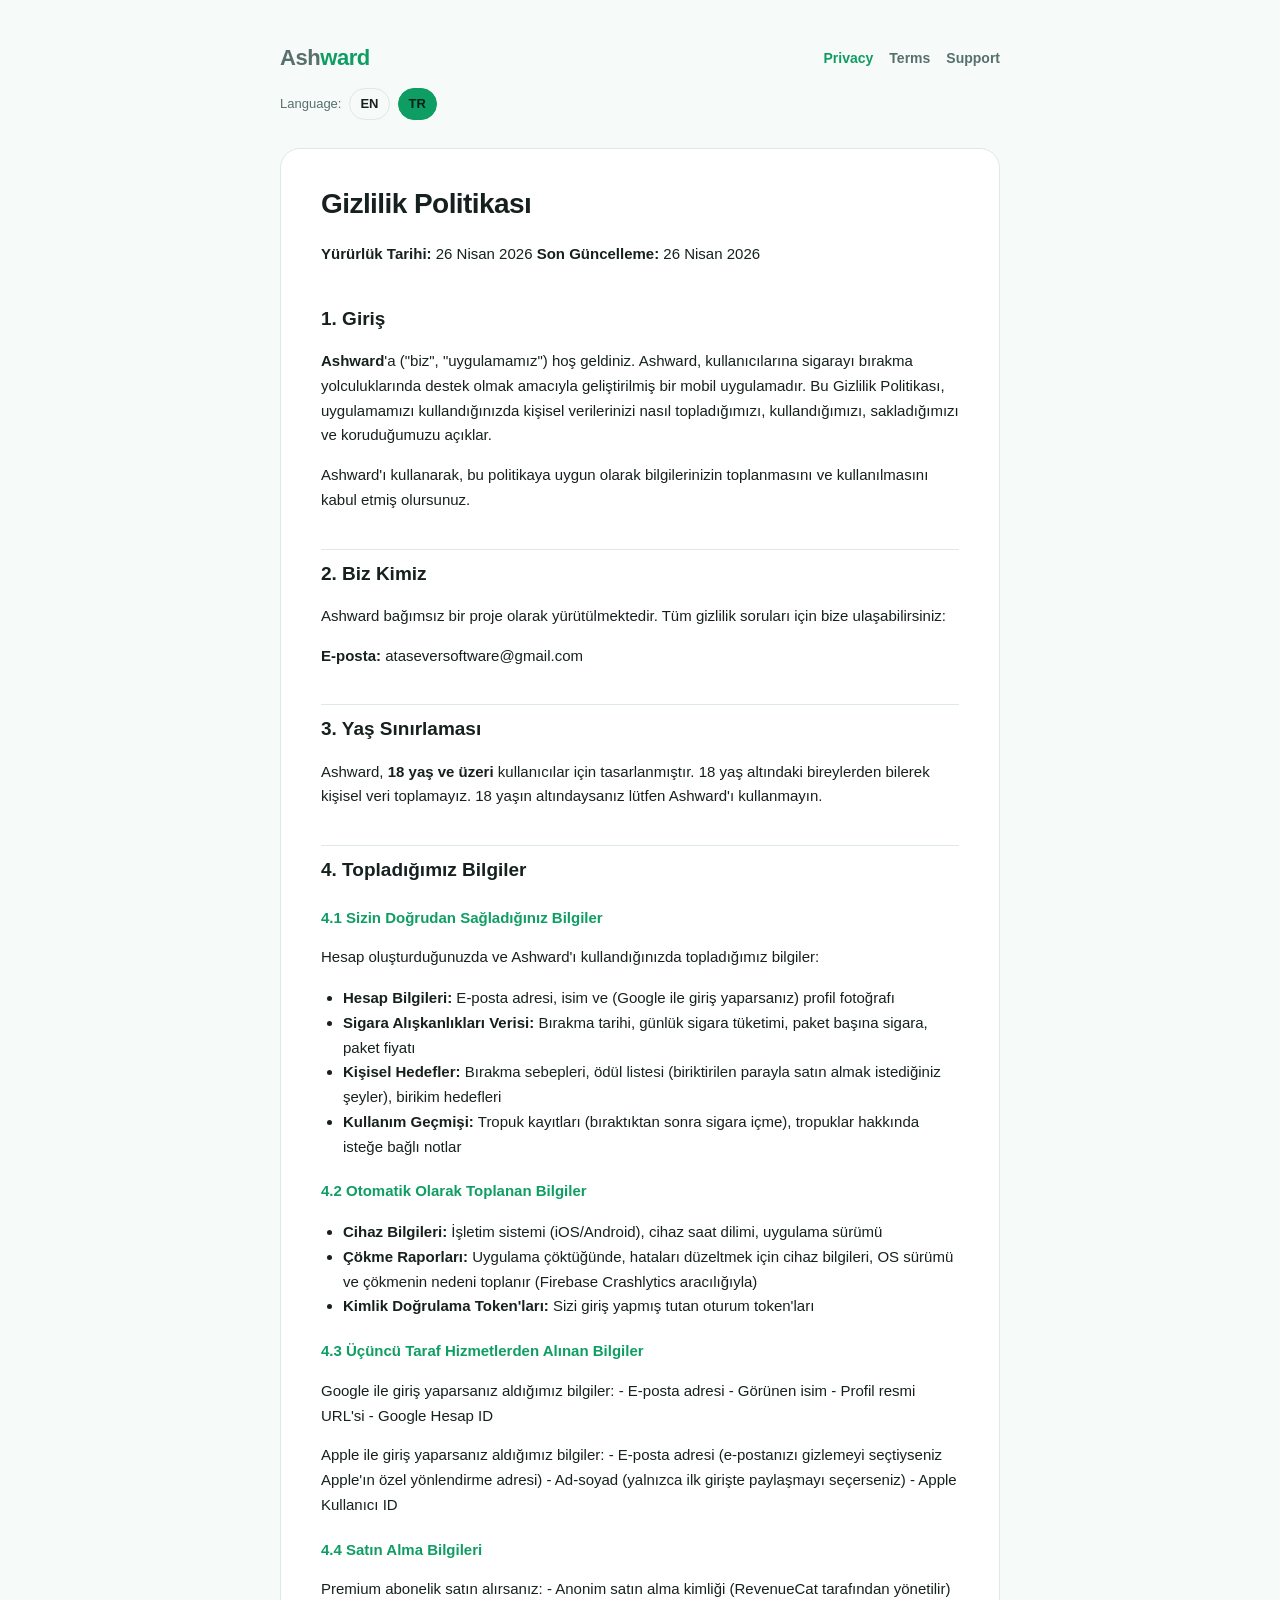
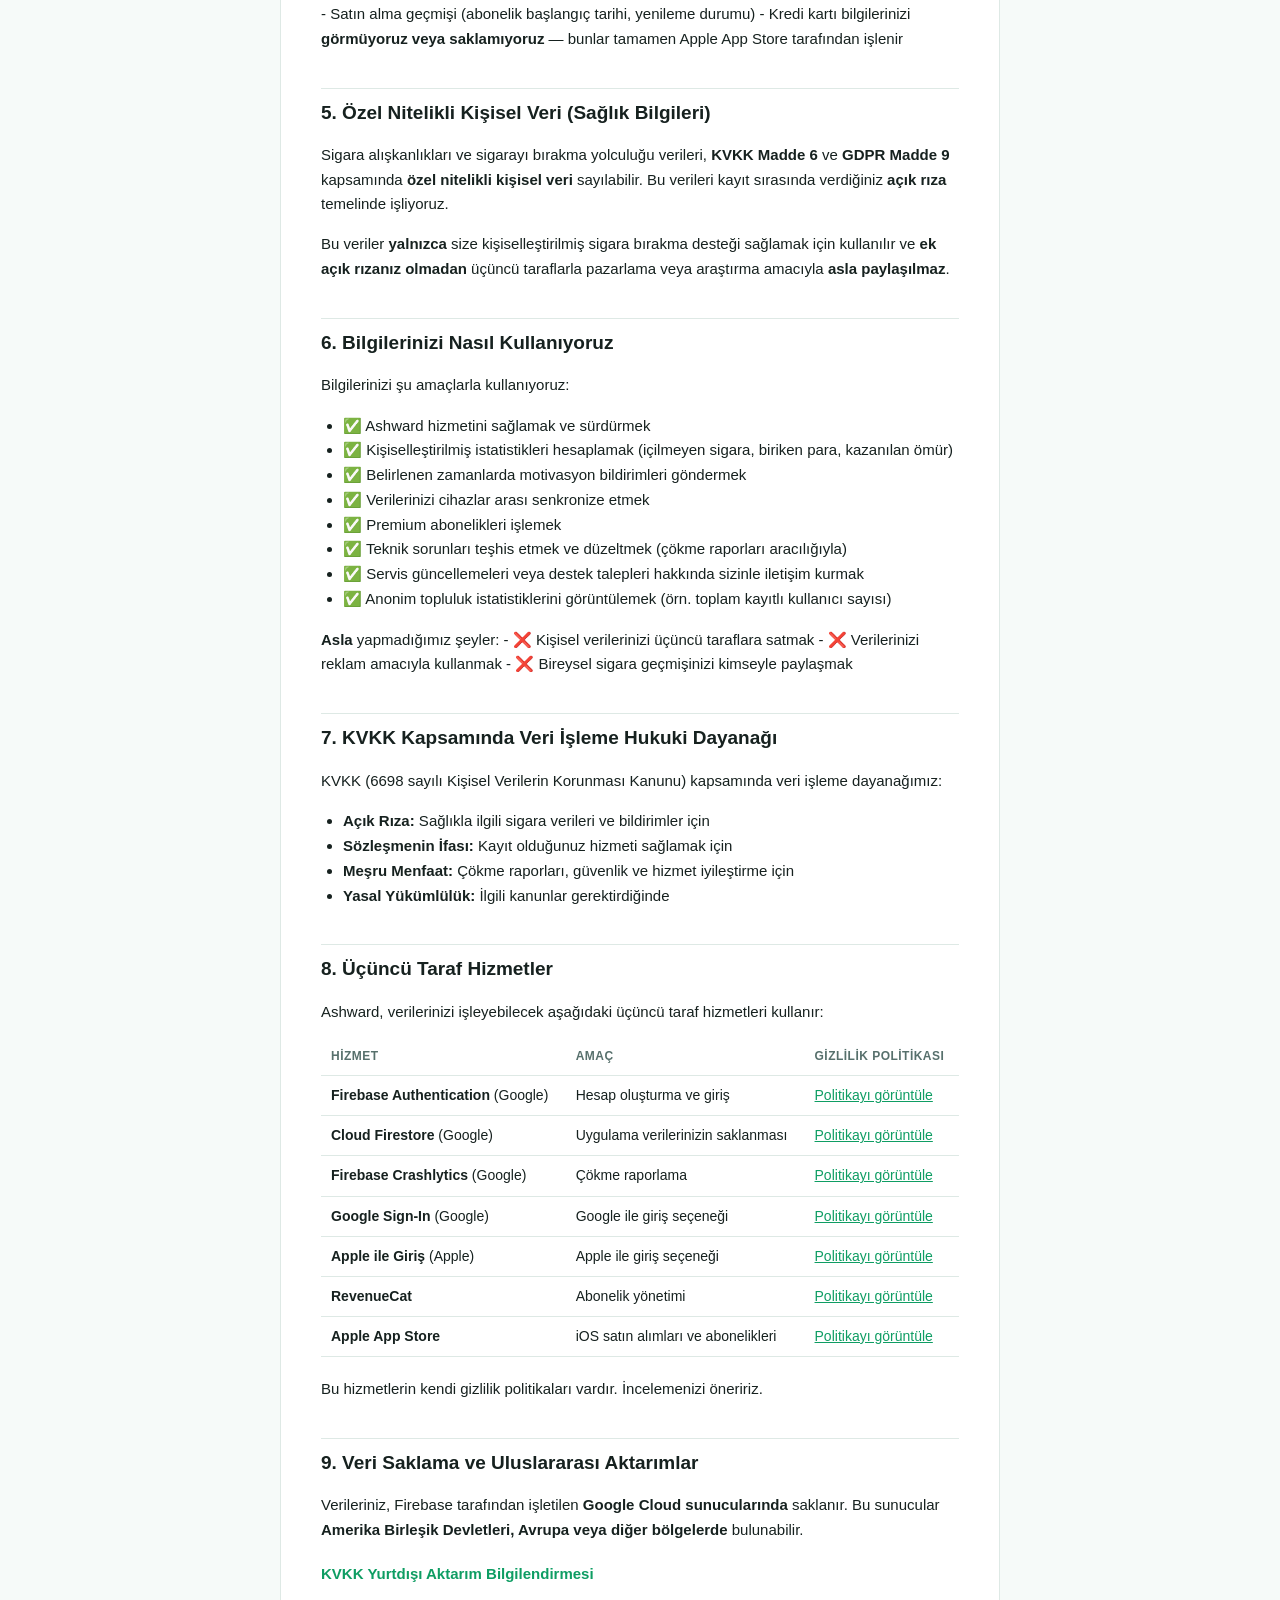
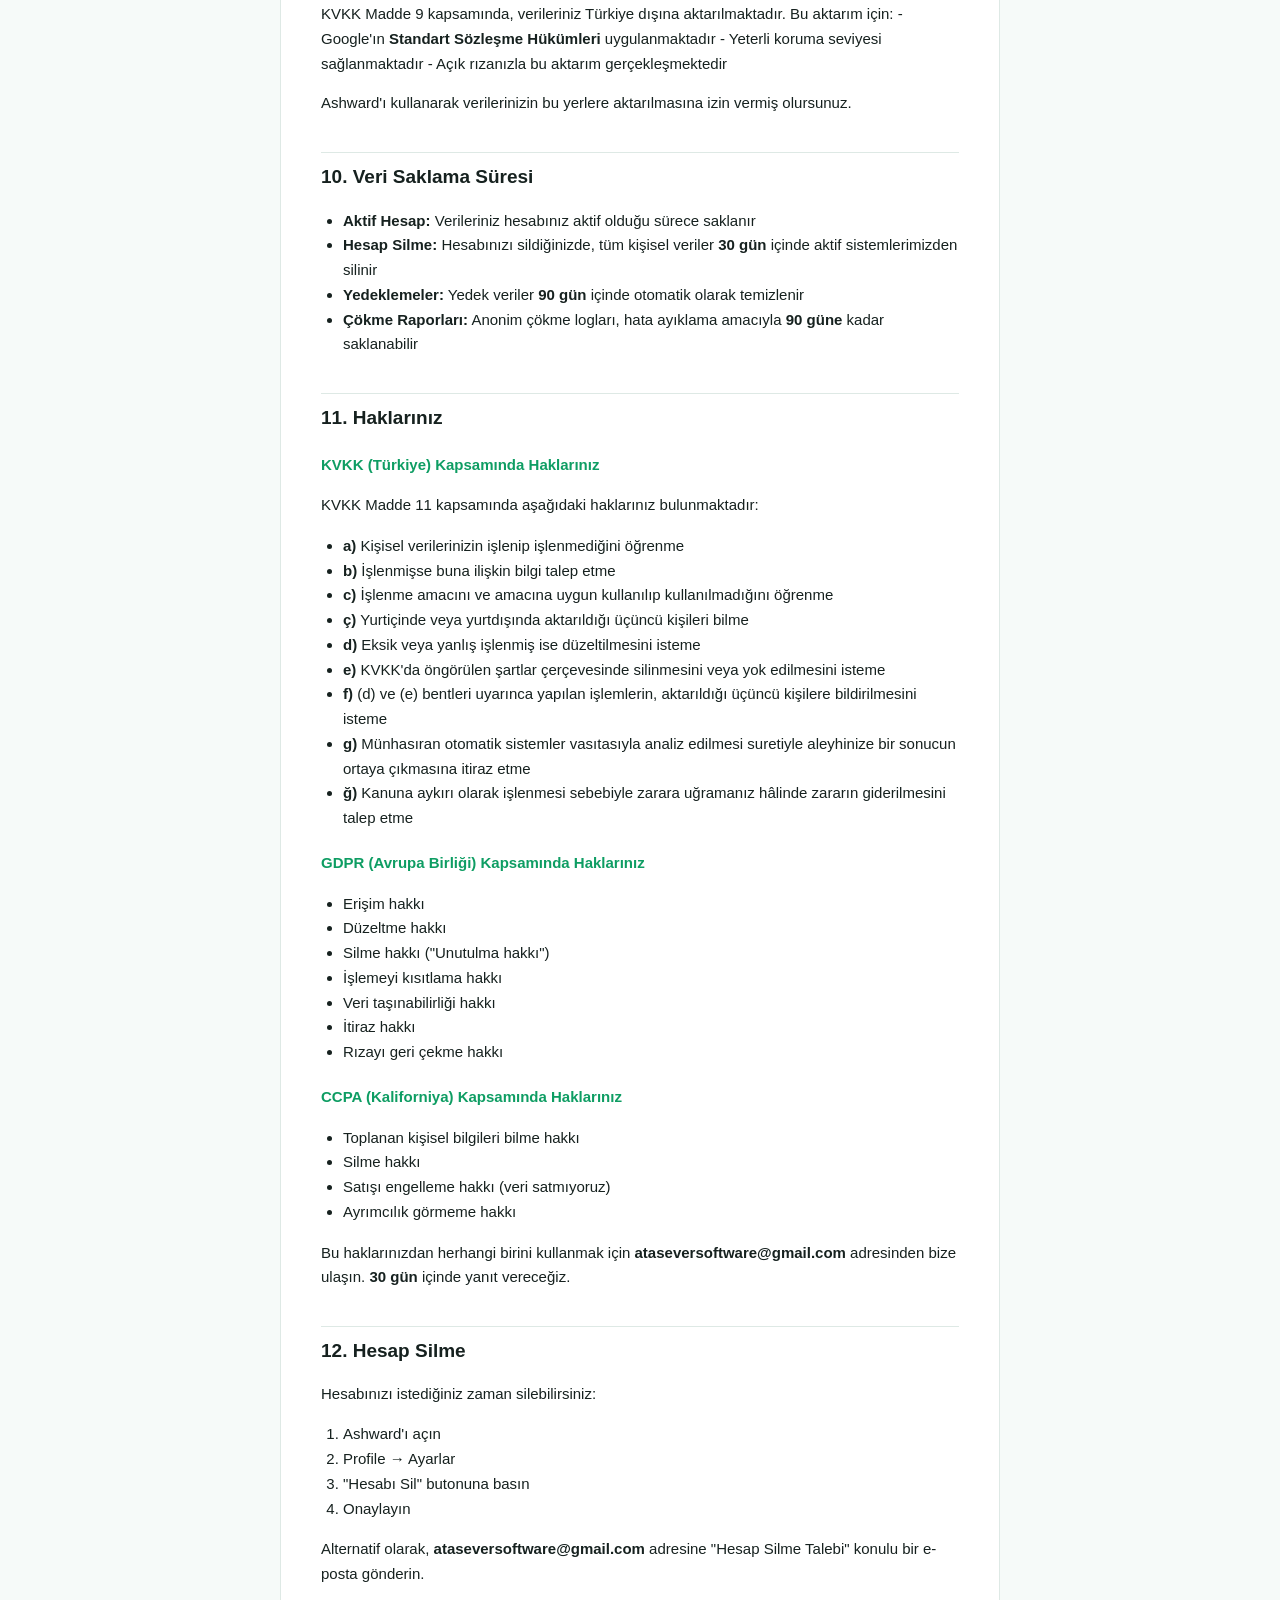
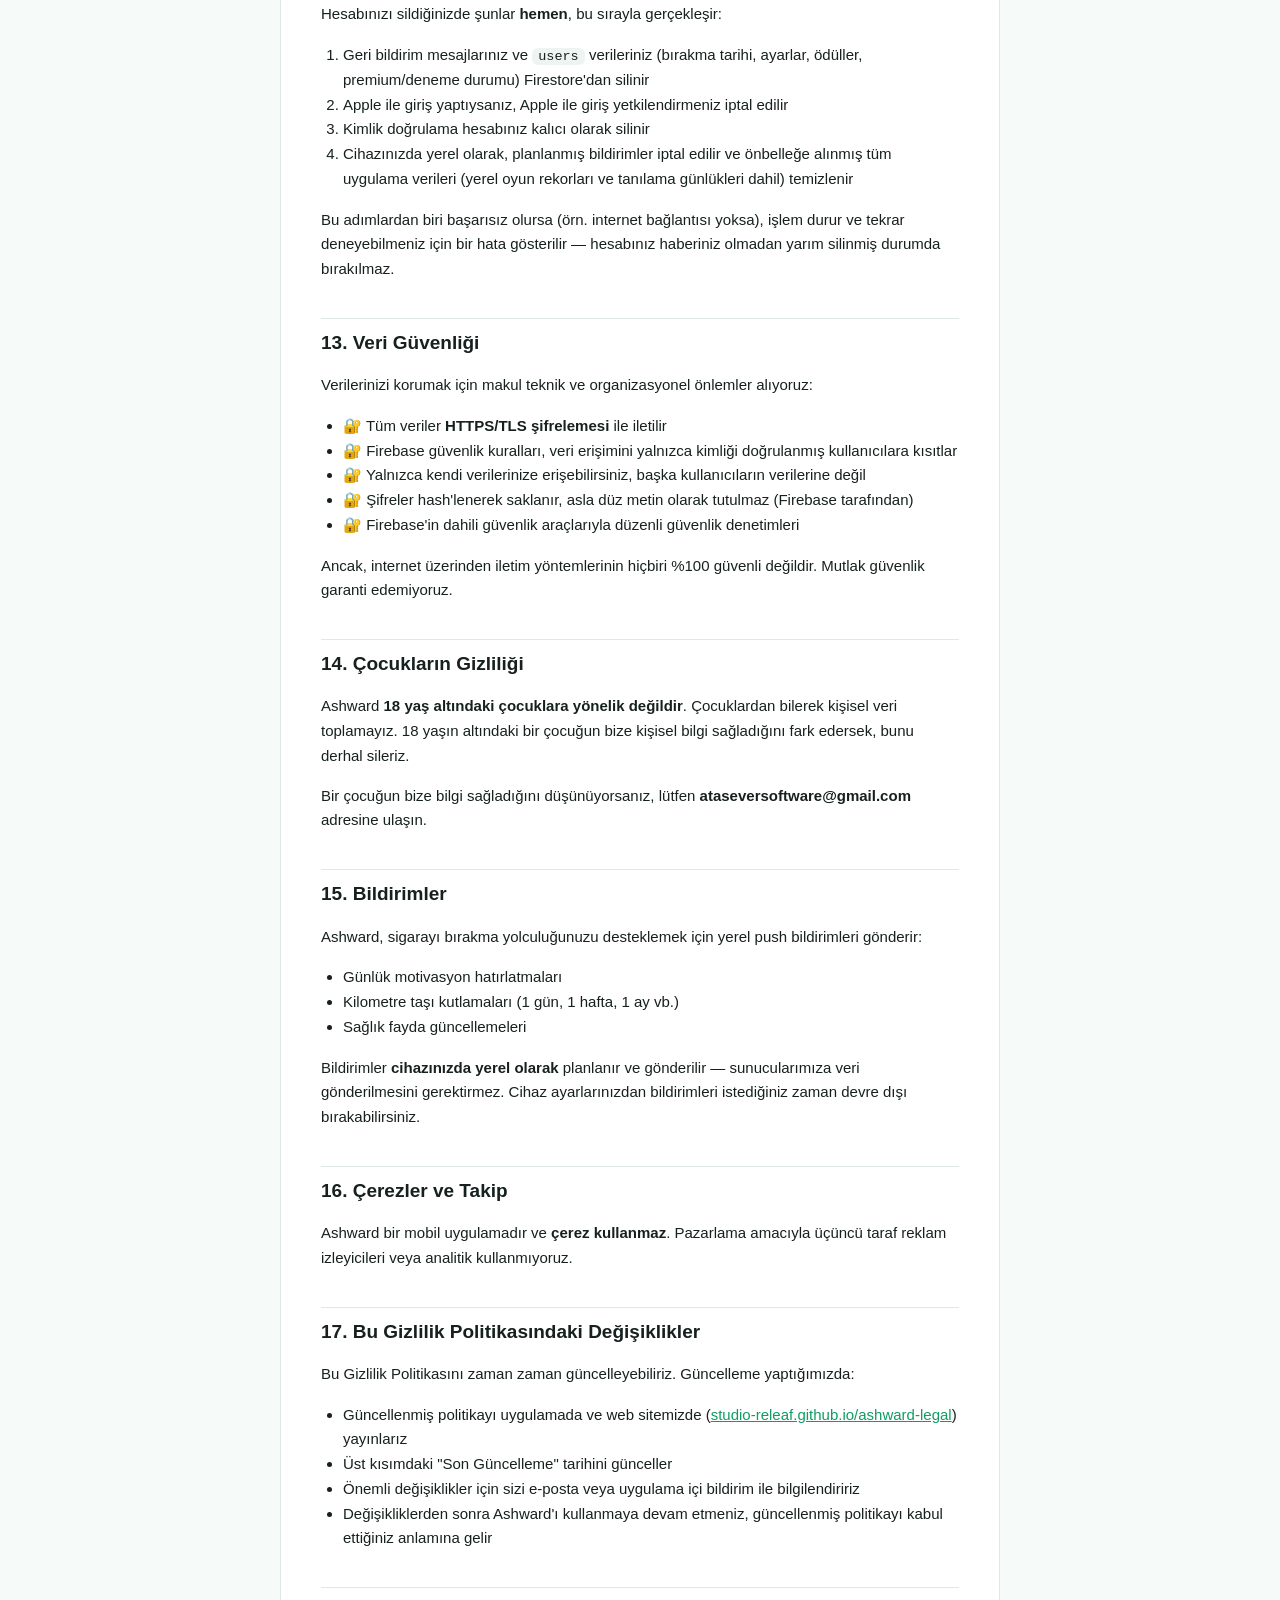
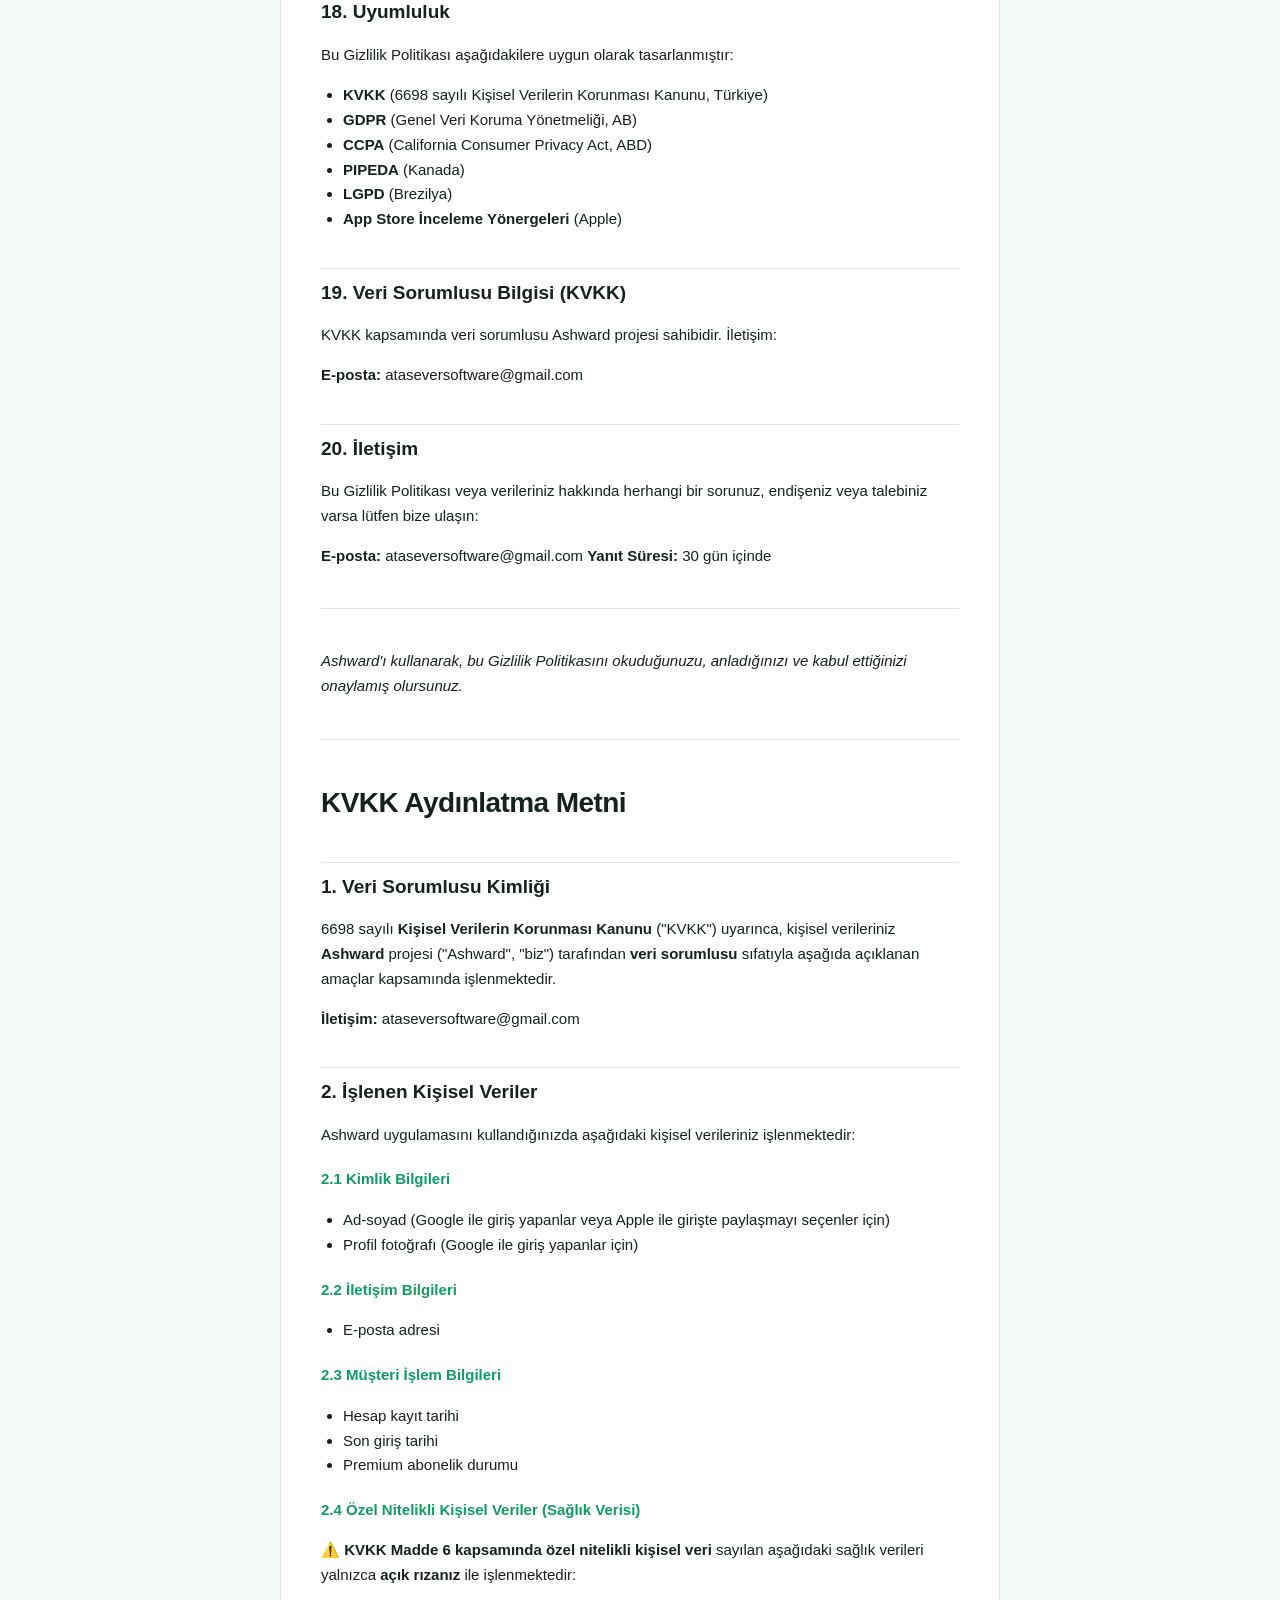
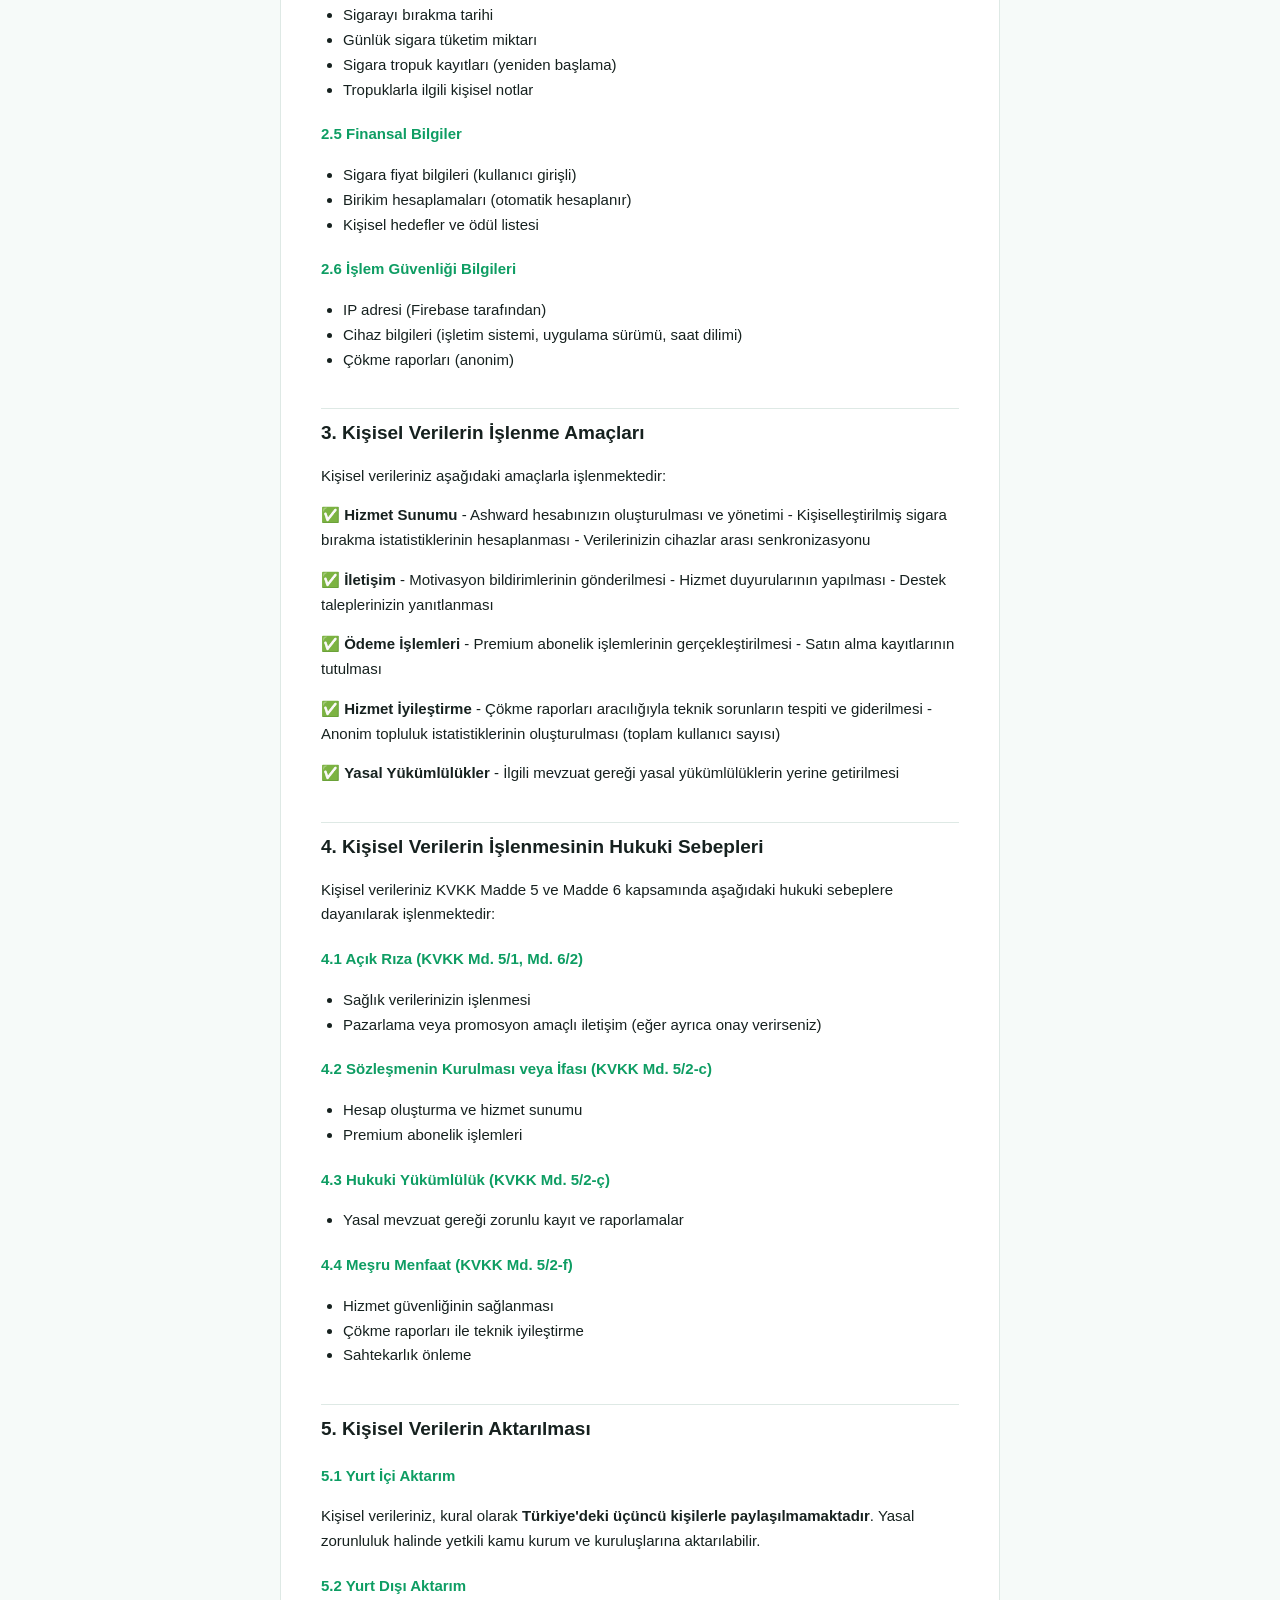
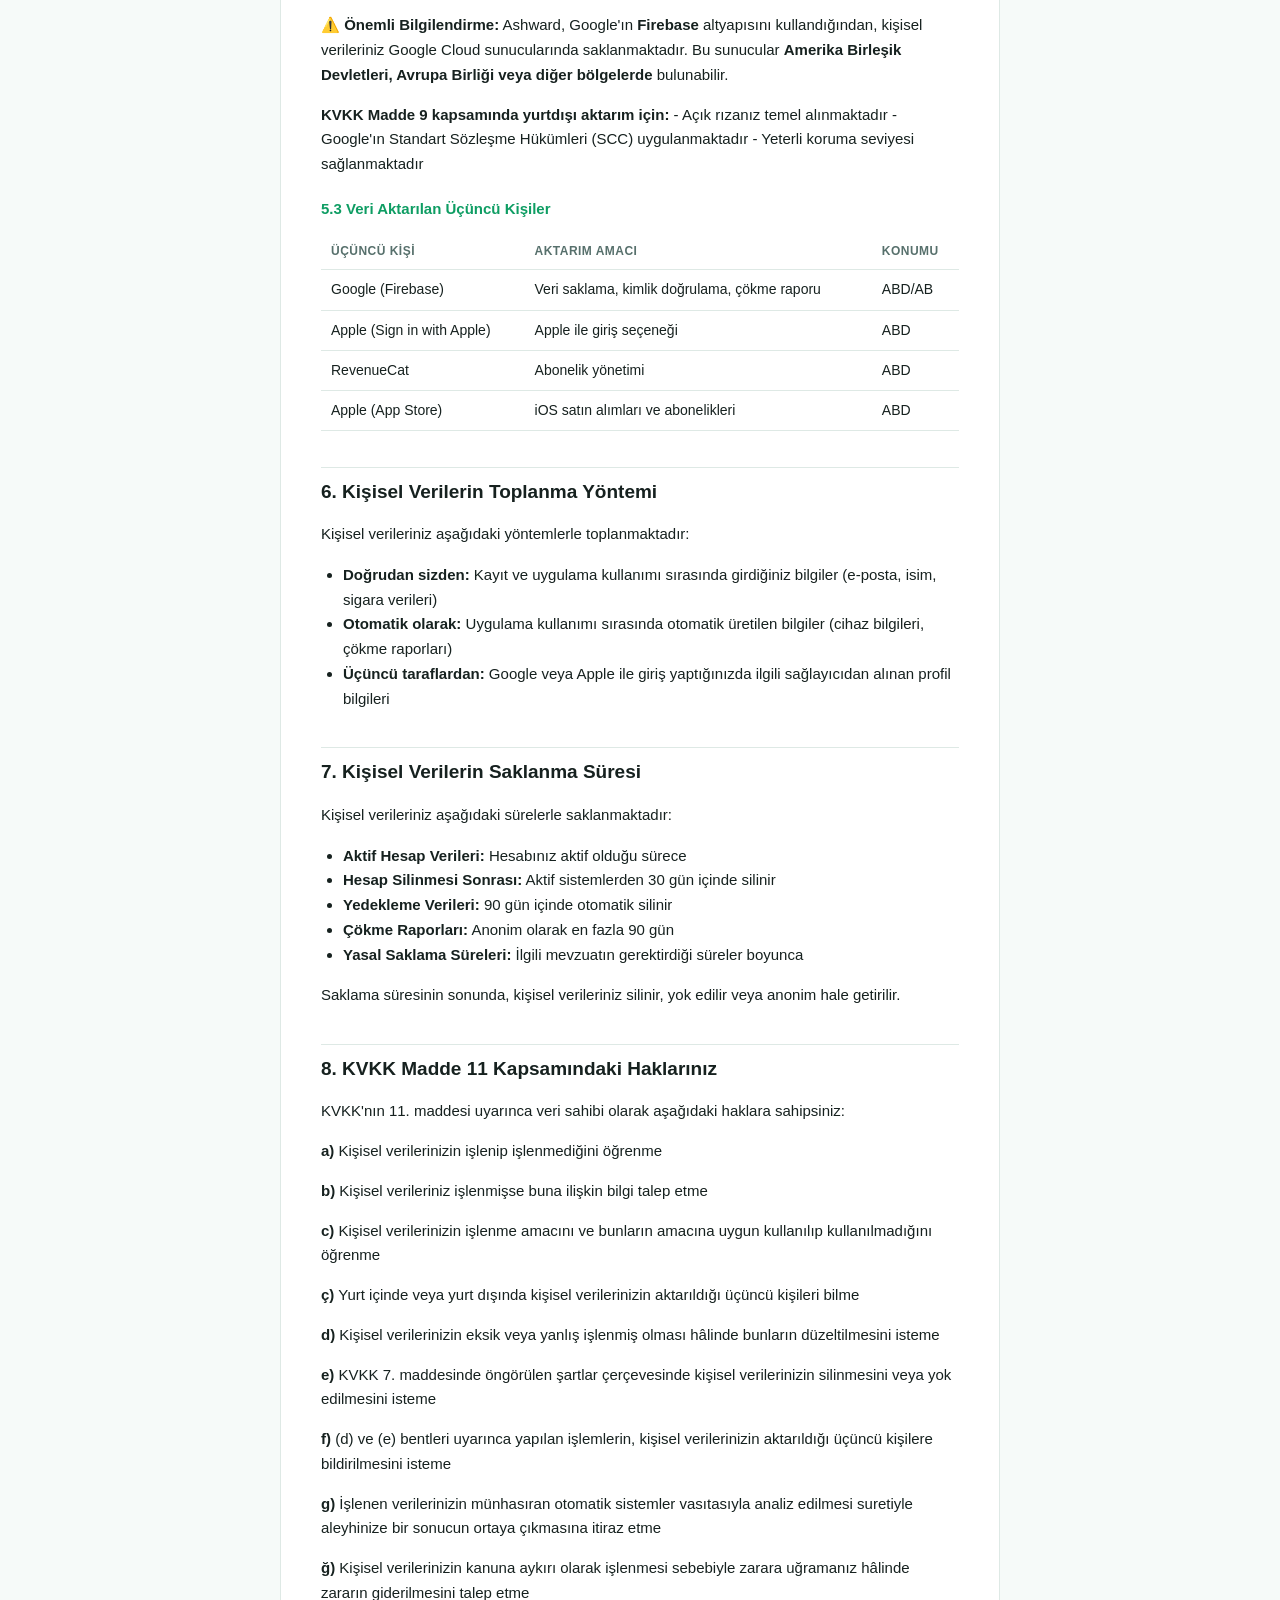
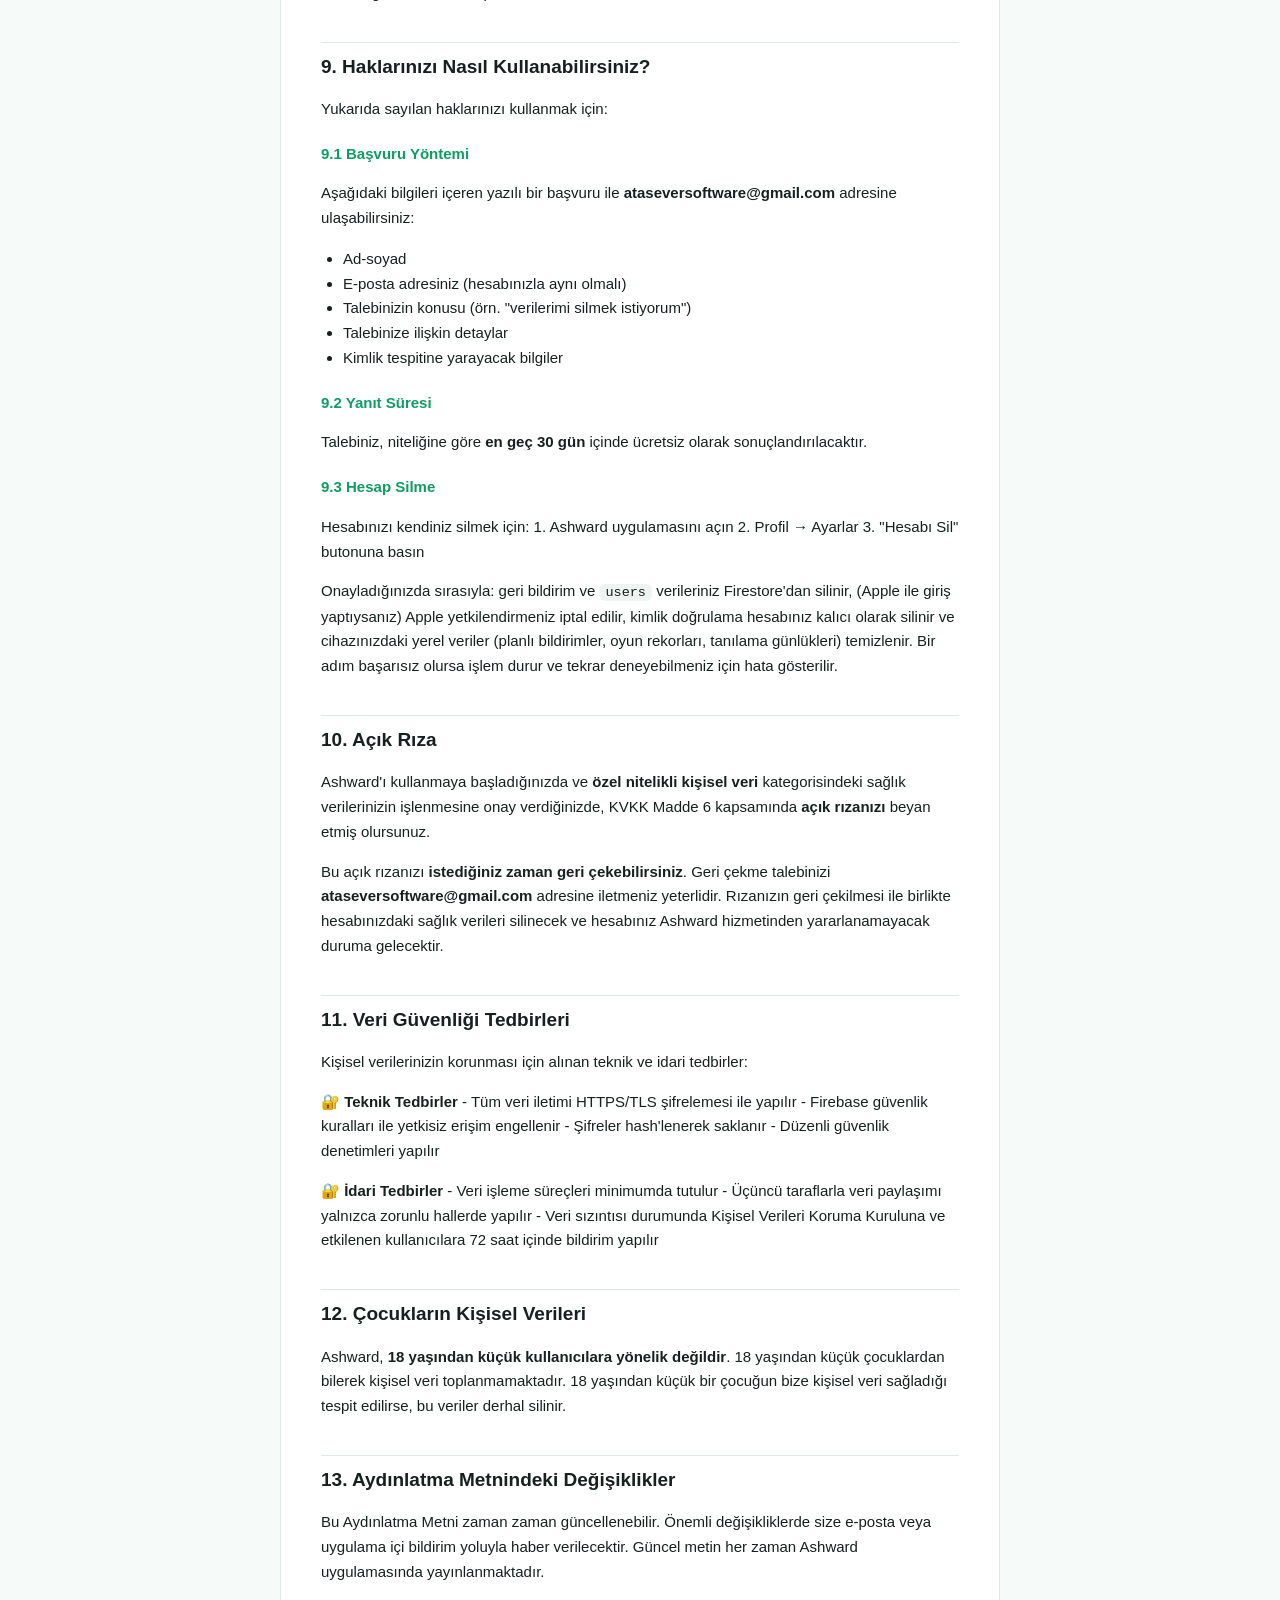
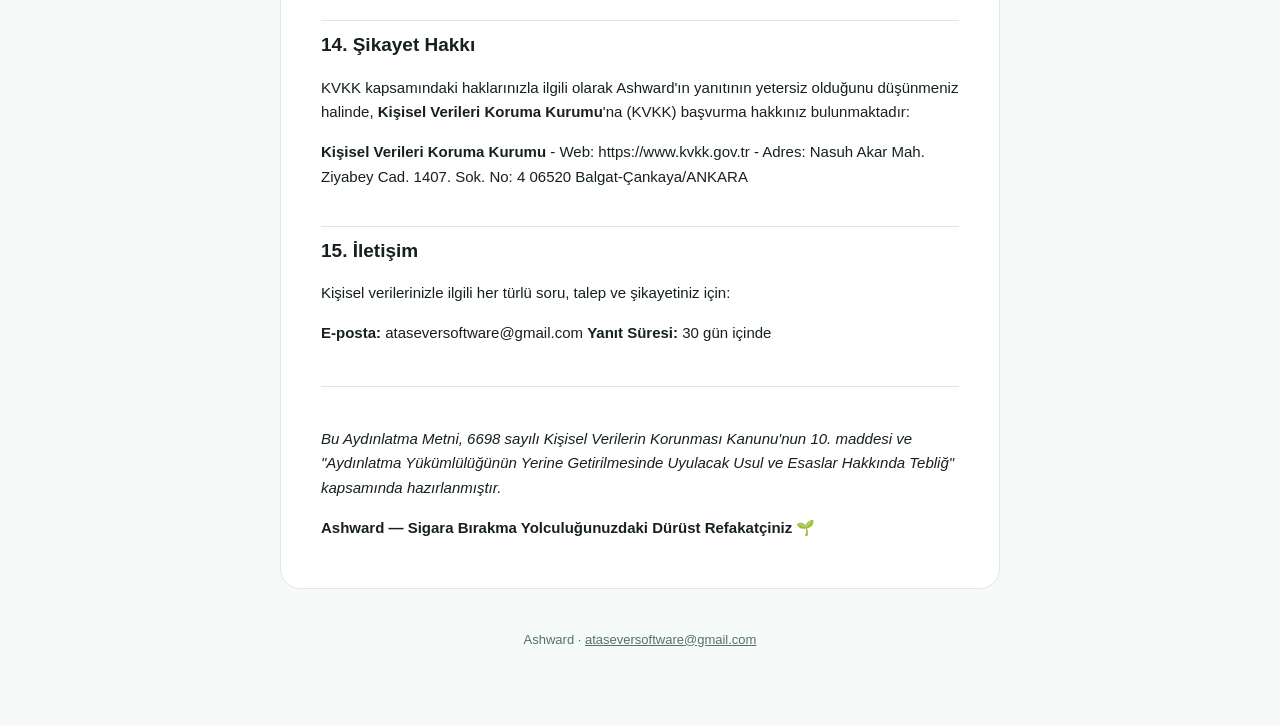
==== privacy-tr.html @ eaab8228 "Ashward yasal sayfalar Co-Authored-By: Claude Sonnet 5 <noreply@anthropic.com>" ====
<!DOCTYPE html>
<html lang="tr">
<head>
<meta charset="UTF-8">
<meta name="viewport" content="width=device-width, initial-scale=1">
<title>Ashward — Gizlilik Politikası</title>
<meta name="description" content="Ashward Gizlilik Politikası (Türkçe).">
<link rel="canonical" href="https://studio-releaf.github.io/ashward-legal/privacy-tr.html">
<link rel="stylesheet" href="style.css">
</head>
<body>
<div class="wrap">
  <header class="site">
    <a class="wordmark" href="index.html"><span class="ash">Ash</span><span class="ward">ward</span></a>
    <nav class="site">
      <a href="privacy.html" class="active">Privacy</a>
      <a href="terms.html">Terms</a>
      <a href="support.html">Support</a>
    </nav>
  </header>
  <p class="lang-switch">Language: <a href="privacy.html">EN</a> <a href="privacy-tr.html" class="active">TR</a></p>

  <main>
<h1>Gizlilik Politikası</h1>
<p><strong>Yürürlük Tarihi:</strong> 26 Nisan 2026
<strong>Son Güncelleme:</strong> 26 Nisan 2026</p>
<h2>1. Giriş</h2>
<p><strong>Ashward</strong>'a ("biz", "uygulamamız") hoş geldiniz. Ashward, kullanıcılarına sigarayı bırakma yolculuklarında destek olmak amacıyla geliştirilmiş bir mobil uygulamadır. Bu Gizlilik Politikası, uygulamamızı kullandığınızda kişisel verilerinizi nasıl topladığımızı, kullandığımızı, sakladığımızı ve koruduğumuzu açıklar.</p>
<p>Ashward'ı kullanarak, bu politikaya uygun olarak bilgilerinizin toplanmasını ve kullanılmasını kabul etmiş olursunuz.</p>
<h2>2. Biz Kimiz</h2>
<p>Ashward bağımsız bir proje olarak yürütülmektedir. Tüm gizlilik soruları için bize ulaşabilirsiniz:</p>
<p><strong>E-posta:</strong> ataseversoftware@gmail.com</p>
<h2>3. Yaş Sınırlaması</h2>
<p>Ashward, <strong>18 yaş ve üzeri</strong> kullanıcılar için tasarlanmıştır. 18 yaş altındaki bireylerden bilerek kişisel veri toplamayız. 18 yaşın altındaysanız lütfen Ashward'ı kullanmayın.</p>
<h2>4. Topladığımız Bilgiler</h2>
<h3>4.1 Sizin Doğrudan Sağladığınız Bilgiler</h3>
<p>Hesap oluşturduğunuzda ve Ashward'ı kullandığınızda topladığımız bilgiler:</p>
<ul>
<li><strong>Hesap Bilgileri:</strong> E-posta adresi, isim ve (Google ile giriş yaparsanız) profil fotoğrafı</li>
<li><strong>Sigara Alışkanlıkları Verisi:</strong> Bırakma tarihi, günlük sigara tüketimi, paket başına sigara, paket fiyatı</li>
<li><strong>Kişisel Hedefler:</strong> Bırakma sebepleri, ödül listesi (biriktirilen parayla satın almak istediğiniz şeyler), birikim hedefleri</li>
<li><strong>Kullanım Geçmişi:</strong> Tropuk kayıtları (bıraktıktan sonra sigara içme), tropuklar hakkında isteğe bağlı notlar</li>
</ul>
<h3>4.2 Otomatik Olarak Toplanan Bilgiler</h3>
<ul>
<li><strong>Cihaz Bilgileri:</strong> İşletim sistemi (iOS/Android), cihaz saat dilimi, uygulama sürümü</li>
<li><strong>Çökme Raporları:</strong> Uygulama çöktüğünde, hataları düzeltmek için cihaz bilgileri, OS sürümü ve çökmenin nedeni toplanır (Firebase Crashlytics aracılığıyla)</li>
<li><strong>Kimlik Doğrulama Token'ları:</strong> Sizi giriş yapmış tutan oturum token'ları</li>
</ul>
<h3>4.3 Üçüncü Taraf Hizmetlerden Alınan Bilgiler</h3>
<p>Google ile giriş yaparsanız aldığımız bilgiler:
- E-posta adresi
- Görünen isim
- Profil resmi URL'si
- Google Hesap ID</p>
<p>Apple ile giriş yaparsanız aldığımız bilgiler:
- E-posta adresi (e-postanızı gizlemeyi seçtiyseniz Apple'ın özel yönlendirme adresi)
- Ad-soyad (yalnızca ilk girişte paylaşmayı seçerseniz)
- Apple Kullanıcı ID</p>
<h3>4.4 Satın Alma Bilgileri</h3>
<p>Premium abonelik satın alırsanız:
- Anonim satın alma kimliği (RevenueCat tarafından yönetilir)
- Satın alma geçmişi (abonelik başlangıç tarihi, yenileme durumu)
- Kredi kartı bilgilerinizi <strong>görmüyoruz veya saklamıyoruz</strong> — bunlar tamamen Apple App Store tarafından işlenir</p>
<h2>5. Özel Nitelikli Kişisel Veri (Sağlık Bilgileri)</h2>
<p>Sigara alışkanlıkları ve sigarayı bırakma yolculuğu verileri, <strong>KVKK Madde 6</strong> ve <strong>GDPR Madde 9</strong> kapsamında <strong>özel nitelikli kişisel veri</strong> sayılabilir. Bu verileri kayıt sırasında verdiğiniz <strong>açık rıza</strong> temelinde işliyoruz.</p>
<p>Bu veriler <strong>yalnızca</strong> size kişiselleştirilmiş sigara bırakma desteği sağlamak için kullanılır ve <strong>ek açık rızanız olmadan</strong> üçüncü taraflarla pazarlama veya araştırma amacıyla <strong>asla paylaşılmaz</strong>.</p>
<h2>6. Bilgilerinizi Nasıl Kullanıyoruz</h2>
<p>Bilgilerinizi şu amaçlarla kullanıyoruz:</p>
<ul>
<li>✅ Ashward hizmetini sağlamak ve sürdürmek</li>
<li>✅ Kişiselleştirilmiş istatistikleri hesaplamak (içilmeyen sigara, biriken para, kazanılan ömür)</li>
<li>✅ Belirlenen zamanlarda motivasyon bildirimleri göndermek</li>
<li>✅ Verilerinizi cihazlar arası senkronize etmek</li>
<li>✅ Premium abonelikleri işlemek</li>
<li>✅ Teknik sorunları teşhis etmek ve düzeltmek (çökme raporları aracılığıyla)</li>
<li>✅ Servis güncellemeleri veya destek talepleri hakkında sizinle iletişim kurmak</li>
<li>✅ Anonim topluluk istatistiklerini görüntülemek (örn. toplam kayıtlı kullanıcı sayısı)</li>
</ul>
<p><strong>Asla</strong> yapmadığımız şeyler:
- ❌ Kişisel verilerinizi üçüncü taraflara satmak
- ❌ Verilerinizi reklam amacıyla kullanmak
- ❌ Bireysel sigara geçmişinizi kimseyle paylaşmak</p>
<h2>7. KVKK Kapsamında Veri İşleme Hukuki Dayanağı</h2>
<p>KVKK (6698 sayılı Kişisel Verilerin Korunması Kanunu) kapsamında veri işleme dayanağımız:</p>
<ul>
<li><strong>Açık Rıza:</strong> Sağlıkla ilgili sigara verileri ve bildirimler için</li>
<li><strong>Sözleşmenin İfası:</strong> Kayıt olduğunuz hizmeti sağlamak için</li>
<li><strong>Meşru Menfaat:</strong> Çökme raporları, güvenlik ve hizmet iyileştirme için</li>
<li><strong>Yasal Yükümlülük:</strong> İlgili kanunlar gerektirdiğinde</li>
</ul>
<h2>8. Üçüncü Taraf Hizmetler</h2>
<p>Ashward, verilerinizi işleyebilecek aşağıdaki üçüncü taraf hizmetleri kullanır:</p>
<table>
<thead>
<tr>
<th>Hizmet</th>
<th>Amaç</th>
<th>Gizlilik Politikası</th>
</tr>
</thead>
<tbody>
<tr>
<td><strong>Firebase Authentication</strong> (Google)</td>
<td>Hesap oluşturma ve giriş</td>
<td><a href="https://firebase.google.com/support/privacy">Politikayı görüntüle</a></td>
</tr>
<tr>
<td><strong>Cloud Firestore</strong> (Google)</td>
<td>Uygulama verilerinizin saklanması</td>
<td><a href="https://firebase.google.com/support/privacy">Politikayı görüntüle</a></td>
</tr>
<tr>
<td><strong>Firebase Crashlytics</strong> (Google)</td>
<td>Çökme raporlama</td>
<td><a href="https://firebase.google.com/support/privacy">Politikayı görüntüle</a></td>
</tr>
<tr>
<td><strong>Google Sign-In</strong> (Google)</td>
<td>Google ile giriş seçeneği</td>
<td><a href="https://policies.google.com/privacy">Politikayı görüntüle</a></td>
</tr>
<tr>
<td><strong>Apple ile Giriş</strong> (Apple)</td>
<td>Apple ile giriş seçeneği</td>
<td><a href="https://www.apple.com/legal/privacy/">Politikayı görüntüle</a></td>
</tr>
<tr>
<td><strong>RevenueCat</strong></td>
<td>Abonelik yönetimi</td>
<td><a href="https://www.revenuecat.com/privacy">Politikayı görüntüle</a></td>
</tr>
<tr>
<td><strong>Apple App Store</strong></td>
<td>iOS satın alımları ve abonelikleri</td>
<td><a href="https://www.apple.com/legal/privacy/">Politikayı görüntüle</a></td>
</tr>
</tbody>
</table>
<p>Bu hizmetlerin kendi gizlilik politikaları vardır. İncelemenizi öneririz.</p>
<h2>9. Veri Saklama ve Uluslararası Aktarımlar</h2>
<p>Verileriniz, Firebase tarafından işletilen <strong>Google Cloud sunucularında</strong> saklanır. Bu sunucular <strong>Amerika Birleşik Devletleri, Avrupa veya diğer bölgelerde</strong> bulunabilir.</p>
<h3>KVKK Yurtdışı Aktarım Bilgilendirmesi</h3>
<p>KVKK Madde 9 kapsamında, verileriniz Türkiye dışına aktarılmaktadır. Bu aktarım için:
- Google'ın <strong>Standart Sözleşme Hükümleri</strong> uygulanmaktadır
- Yeterli koruma seviyesi sağlanmaktadır
- Açık rızanızla bu aktarım gerçekleşmektedir</p>
<p>Ashward'ı kullanarak verilerinizin bu yerlere aktarılmasına izin vermiş olursunuz.</p>
<h2>10. Veri Saklama Süresi</h2>
<ul>
<li><strong>Aktif Hesap:</strong> Verileriniz hesabınız aktif olduğu sürece saklanır</li>
<li><strong>Hesap Silme:</strong> Hesabınızı sildiğinizde, tüm kişisel veriler <strong>30 gün</strong> içinde aktif sistemlerimizden silinir</li>
<li><strong>Yedeklemeler:</strong> Yedek veriler <strong>90 gün</strong> içinde otomatik olarak temizlenir</li>
<li><strong>Çökme Raporları:</strong> Anonim çökme logları, hata ayıklama amacıyla <strong>90 güne</strong> kadar saklanabilir</li>
</ul>
<h2>11. Haklarınız</h2>
<h3>KVKK (Türkiye) Kapsamında Haklarınız</h3>
<p>KVKK Madde 11 kapsamında aşağıdaki haklarınız bulunmaktadır:</p>
<ul>
<li><strong>a)</strong> Kişisel verilerinizin işlenip işlenmediğini öğrenme</li>
<li><strong>b)</strong> İşlenmişse buna ilişkin bilgi talep etme</li>
<li><strong>c)</strong> İşlenme amacını ve amacına uygun kullanılıp kullanılmadığını öğrenme</li>
<li><strong>ç)</strong> Yurtiçinde veya yurtdışında aktarıldığı üçüncü kişileri bilme</li>
<li><strong>d)</strong> Eksik veya yanlış işlenmiş ise düzeltilmesini isteme</li>
<li><strong>e)</strong> KVKK'da öngörülen şartlar çerçevesinde silinmesini veya yok edilmesini isteme</li>
<li><strong>f)</strong> (d) ve (e) bentleri uyarınca yapılan işlemlerin, aktarıldığı üçüncü kişilere bildirilmesini isteme</li>
<li><strong>g)</strong> Münhasıran otomatik sistemler vasıtasıyla analiz edilmesi suretiyle aleyhinize bir sonucun ortaya çıkmasına itiraz etme</li>
<li><strong>ğ)</strong> Kanuna aykırı olarak işlenmesi sebebiyle zarara uğramanız hâlinde zararın giderilmesini talep etme</li>
</ul>
<h3>GDPR (Avrupa Birliği) Kapsamında Haklarınız</h3>
<ul>
<li>Erişim hakkı</li>
<li>Düzeltme hakkı</li>
<li>Silme hakkı ("Unutulma hakkı")</li>
<li>İşlemeyi kısıtlama hakkı</li>
<li>Veri taşınabilirliği hakkı</li>
<li>İtiraz hakkı</li>
<li>Rızayı geri çekme hakkı</li>
</ul>
<h3>CCPA (Kaliforniya) Kapsamında Haklarınız</h3>
<ul>
<li>Toplanan kişisel bilgileri bilme hakkı</li>
<li>Silme hakkı</li>
<li>Satışı engelleme hakkı (veri satmıyoruz)</li>
<li>Ayrımcılık görmeme hakkı</li>
</ul>
<p>Bu haklarınızdan herhangi birini kullanmak için <strong>ataseversoftware@gmail.com</strong> adresinden bize ulaşın. <strong>30 gün</strong> içinde yanıt vereceğiz.</p>
<h2>12. Hesap Silme</h2>
<p>Hesabınızı istediğiniz zaman silebilirsiniz:</p>
<ol>
<li>Ashward'ı açın</li>
<li>Profile → Ayarlar</li>
<li>"Hesabı Sil" butonuna basın</li>
<li>Onaylayın</li>
</ol>
<p>Alternatif olarak, <strong>ataseversoftware@gmail.com</strong> adresine "Hesap Silme Talebi" konulu bir e-posta gönderin.</p>
<p>Hesabınızı sildiğinizde şunlar <strong>hemen</strong>, bu sırayla gerçekleşir:</p>
<ol>
<li>Geri bildirim mesajlarınız ve <code>users</code> verileriniz (bırakma tarihi, ayarlar, ödüller, premium/deneme durumu) Firestore'dan silinir</li>
<li>Apple ile giriş yaptıysanız, Apple ile giriş yetkilendirmeniz iptal edilir</li>
<li>Kimlik doğrulama hesabınız kalıcı olarak silinir</li>
<li>Cihazınızda yerel olarak, planlanmış bildirimler iptal edilir ve önbelleğe alınmış tüm uygulama verileri (yerel oyun rekorları ve tanılama günlükleri dahil) temizlenir</li>
</ol>
<p>Bu adımlardan biri başarısız olursa (örn. internet bağlantısı yoksa), işlem durur ve tekrar deneyebilmeniz için bir hata gösterilir — hesabınız haberiniz olmadan yarım silinmiş durumda bırakılmaz.</p>
<h2>13. Veri Güvenliği</h2>
<p>Verilerinizi korumak için makul teknik ve organizasyonel önlemler alıyoruz:</p>
<ul>
<li>🔐 Tüm veriler <strong>HTTPS/TLS şifrelemesi</strong> ile iletilir</li>
<li>🔐 Firebase güvenlik kuralları, veri erişimini yalnızca kimliği doğrulanmış kullanıcılara kısıtlar</li>
<li>🔐 Yalnızca kendi verilerinize erişebilirsiniz, başka kullanıcıların verilerine değil</li>
<li>🔐 Şifreler hash'lenerek saklanır, asla düz metin olarak tutulmaz (Firebase tarafından)</li>
<li>🔐 Firebase'in dahili güvenlik araçlarıyla düzenli güvenlik denetimleri</li>
</ul>
<p>Ancak, internet üzerinden iletim yöntemlerinin hiçbiri %100 güvenli değildir. Mutlak güvenlik garanti edemiyoruz.</p>
<h2>14. Çocukların Gizliliği</h2>
<p>Ashward <strong>18 yaş altındaki çocuklara yönelik değildir</strong>. Çocuklardan bilerek kişisel veri toplamayız. 18 yaşın altındaki bir çocuğun bize kişisel bilgi sağladığını fark edersek, bunu derhal sileriz.</p>
<p>Bir çocuğun bize bilgi sağladığını düşünüyorsanız, lütfen <strong>ataseversoftware@gmail.com</strong> adresine ulaşın.</p>
<h2>15. Bildirimler</h2>
<p>Ashward, sigarayı bırakma yolculuğunuzu desteklemek için yerel push bildirimleri gönderir:</p>
<ul>
<li>Günlük motivasyon hatırlatmaları</li>
<li>Kilometre taşı kutlamaları (1 gün, 1 hafta, 1 ay vb.)</li>
<li>Sağlık fayda güncellemeleri</li>
</ul>
<p>Bildirimler <strong>cihazınızda yerel olarak</strong> planlanır ve gönderilir — sunucularımıza veri gönderilmesini gerektirmez. Cihaz ayarlarınızdan bildirimleri istediğiniz zaman devre dışı bırakabilirsiniz.</p>
<h2>16. Çerezler ve Takip</h2>
<p>Ashward bir mobil uygulamadır ve <strong>çerez kullanmaz</strong>. Pazarlama amacıyla üçüncü taraf reklam izleyicileri veya analitik kullanmıyoruz.</p>
<h2>17. Bu Gizlilik Politikasındaki Değişiklikler</h2>
<p>Bu Gizlilik Politikasını zaman zaman güncelleyebiliriz. Güncelleme yaptığımızda:</p>
<ul>
<li>Güncellenmiş politikayı uygulamada ve web sitemizde (<a href="https://studio-releaf.github.io/ashward-legal/">studio-releaf.github.io/ashward-legal</a>) yayınlarız</li>
<li>Üst kısımdaki "Son Güncelleme" tarihini günceller</li>
<li>Önemli değişiklikler için sizi e-posta veya uygulama içi bildirim ile bilgilendiririz</li>
<li>Değişikliklerden sonra Ashward'ı kullanmaya devam etmeniz, güncellenmiş politikayı kabul ettiğiniz anlamına gelir</li>
</ul>
<h2>18. Uyumluluk</h2>
<p>Bu Gizlilik Politikası aşağıdakilere uygun olarak tasarlanmıştır:</p>
<ul>
<li><strong>KVKK</strong> (6698 sayılı Kişisel Verilerin Korunması Kanunu, Türkiye)</li>
<li><strong>GDPR</strong> (Genel Veri Koruma Yönetmeliği, AB)</li>
<li><strong>CCPA</strong> (California Consumer Privacy Act, ABD)</li>
<li><strong>PIPEDA</strong> (Kanada)</li>
<li><strong>LGPD</strong> (Brezilya)</li>
<li><strong>App Store İnceleme Yönergeleri</strong> (Apple)</li>
</ul>
<h2>19. Veri Sorumlusu Bilgisi (KVKK)</h2>
<p>KVKK kapsamında veri sorumlusu Ashward projesi sahibidir. İletişim:</p>
<p><strong>E-posta:</strong> ataseversoftware@gmail.com</p>
<h2>20. İletişim</h2>
<p>Bu Gizlilik Politikası veya verileriniz hakkında herhangi bir sorunuz, endişeniz veya talebiniz varsa lütfen bize ulaşın:</p>
<p><strong>E-posta:</strong> ataseversoftware@gmail.com
<strong>Yanıt Süresi:</strong> 30 gün içinde</p>
<hr />
<p><em>Ashward'ı kullanarak, bu Gizlilik Politikasını okuduğunuzu, anladığınızı ve kabul ettiğinizi onaylamış olursunuz.</em></p>
<hr />
<h1>KVKK Aydınlatma Metni</h1>
<h2>1. Veri Sorumlusu Kimliği</h2>
<p>6698 sayılı <strong>Kişisel Verilerin Korunması Kanunu</strong> ("KVKK") uyarınca, kişisel verileriniz <strong>Ashward</strong> projesi ("Ashward", "biz") tarafından <strong>veri sorumlusu</strong> sıfatıyla aşağıda açıklanan amaçlar kapsamında işlenmektedir.</p>
<p><strong>İletişim:</strong> ataseversoftware@gmail.com</p>
<h2>2. İşlenen Kişisel Veriler</h2>
<p>Ashward uygulamasını kullandığınızda aşağıdaki kişisel verileriniz işlenmektedir:</p>
<h3>2.1 Kimlik Bilgileri</h3>
<ul>
<li>Ad-soyad (Google ile giriş yapanlar veya Apple ile girişte paylaşmayı seçenler için)</li>
<li>Profil fotoğrafı (Google ile giriş yapanlar için)</li>
</ul>
<h3>2.2 İletişim Bilgileri</h3>
<ul>
<li>E-posta adresi</li>
</ul>
<h3>2.3 Müşteri İşlem Bilgileri</h3>
<ul>
<li>Hesap kayıt tarihi</li>
<li>Son giriş tarihi</li>
<li>Premium abonelik durumu</li>
</ul>
<h3>2.4 Özel Nitelikli Kişisel Veriler (Sağlık Verisi)</h3>
<p>⚠️ <strong>KVKK Madde 6 kapsamında özel nitelikli kişisel veri</strong> sayılan aşağıdaki sağlık verileri yalnızca <strong>açık rızanız</strong> ile işlenmektedir:</p>
<ul>
<li>Sigarayı bırakma tarihi</li>
<li>Günlük sigara tüketim miktarı</li>
<li>Sigara tropuk kayıtları (yeniden başlama)</li>
<li>Tropuklarla ilgili kişisel notlar</li>
</ul>
<h3>2.5 Finansal Bilgiler</h3>
<ul>
<li>Sigara fiyat bilgileri (kullanıcı girişli)</li>
<li>Birikim hesaplamaları (otomatik hesaplanır)</li>
<li>Kişisel hedefler ve ödül listesi</li>
</ul>
<h3>2.6 İşlem Güvenliği Bilgileri</h3>
<ul>
<li>IP adresi (Firebase tarafından)</li>
<li>Cihaz bilgileri (işletim sistemi, uygulama sürümü, saat dilimi)</li>
<li>Çökme raporları (anonim)</li>
</ul>
<h2>3. Kişisel Verilerin İşlenme Amaçları</h2>
<p>Kişisel verileriniz aşağıdaki amaçlarla işlenmektedir:</p>
<p>✅ <strong>Hizmet Sunumu</strong>
- Ashward hesabınızın oluşturulması ve yönetimi
- Kişiselleştirilmiş sigara bırakma istatistiklerinin hesaplanması
- Verilerinizin cihazlar arası senkronizasyonu</p>
<p>✅ <strong>İletişim</strong>
- Motivasyon bildirimlerinin gönderilmesi
- Hizmet duyurularının yapılması
- Destek taleplerinizin yanıtlanması</p>
<p>✅ <strong>Ödeme İşlemleri</strong>
- Premium abonelik işlemlerinin gerçekleştirilmesi
- Satın alma kayıtlarının tutulması</p>
<p>✅ <strong>Hizmet İyileştirme</strong>
- Çökme raporları aracılığıyla teknik sorunların tespiti ve giderilmesi
- Anonim topluluk istatistiklerinin oluşturulması (toplam kullanıcı sayısı)</p>
<p>✅ <strong>Yasal Yükümlülükler</strong>
- İlgili mevzuat gereği yasal yükümlülüklerin yerine getirilmesi</p>
<h2>4. Kişisel Verilerin İşlenmesinin Hukuki Sebepleri</h2>
<p>Kişisel verileriniz KVKK Madde 5 ve Madde 6 kapsamında aşağıdaki hukuki sebeplere dayanılarak işlenmektedir:</p>
<h3>4.1 Açık Rıza (KVKK Md. 5/1, Md. 6/2)</h3>
<ul>
<li>Sağlık verilerinizin işlenmesi</li>
<li>Pazarlama veya promosyon amaçlı iletişim (eğer ayrıca onay verirseniz)</li>
</ul>
<h3>4.2 Sözleşmenin Kurulması veya İfası (KVKK Md. 5/2-c)</h3>
<ul>
<li>Hesap oluşturma ve hizmet sunumu</li>
<li>Premium abonelik işlemleri</li>
</ul>
<h3>4.3 Hukuki Yükümlülük (KVKK Md. 5/2-ç)</h3>
<ul>
<li>Yasal mevzuat gereği zorunlu kayıt ve raporlamalar</li>
</ul>
<h3>4.4 Meşru Menfaat (KVKK Md. 5/2-f)</h3>
<ul>
<li>Hizmet güvenliğinin sağlanması</li>
<li>Çökme raporları ile teknik iyileştirme</li>
<li>Sahtekarlık önleme</li>
</ul>
<h2>5. Kişisel Verilerin Aktarılması</h2>
<h3>5.1 Yurt İçi Aktarım</h3>
<p>Kişisel verileriniz, kural olarak <strong>Türkiye'deki üçüncü kişilerle paylaşılmamaktadır</strong>. Yasal zorunluluk halinde yetkili kamu kurum ve kuruluşlarına aktarılabilir.</p>
<h3>5.2 Yurt Dışı Aktarım</h3>
<p>⚠️ <strong>Önemli Bilgilendirme:</strong> Ashward, Google'ın <strong>Firebase</strong> altyapısını kullandığından, kişisel verileriniz Google Cloud sunucularında saklanmaktadır. Bu sunucular <strong>Amerika Birleşik Devletleri, Avrupa Birliği veya diğer bölgelerde</strong> bulunabilir.</p>
<p><strong>KVKK Madde 9 kapsamında yurtdışı aktarım için:</strong>
- Açık rızanız temel alınmaktadır
- Google'ın Standart Sözleşme Hükümleri (SCC) uygulanmaktadır
- Yeterli koruma seviyesi sağlanmaktadır</p>
<h3>5.3 Veri Aktarılan Üçüncü Kişiler</h3>
<table>
<thead>
<tr>
<th>Üçüncü Kişi</th>
<th>Aktarım Amacı</th>
<th>Konumu</th>
</tr>
</thead>
<tbody>
<tr>
<td>Google (Firebase)</td>
<td>Veri saklama, kimlik doğrulama, çökme raporu</td>
<td>ABD/AB</td>
</tr>
<tr>
<td>Apple (Sign in with Apple)</td>
<td>Apple ile giriş seçeneği</td>
<td>ABD</td>
</tr>
<tr>
<td>RevenueCat</td>
<td>Abonelik yönetimi</td>
<td>ABD</td>
</tr>
<tr>
<td>Apple (App Store)</td>
<td>iOS satın alımları ve abonelikleri</td>
<td>ABD</td>
</tr>
</tbody>
</table>
<h2>6. Kişisel Verilerin Toplanma Yöntemi</h2>
<p>Kişisel verileriniz aşağıdaki yöntemlerle toplanmaktadır:</p>
<ul>
<li><strong>Doğrudan sizden:</strong> Kayıt ve uygulama kullanımı sırasında girdiğiniz bilgiler (e-posta, isim, sigara verileri)</li>
<li><strong>Otomatik olarak:</strong> Uygulama kullanımı sırasında otomatik üretilen bilgiler (cihaz bilgileri, çökme raporları)</li>
<li><strong>Üçüncü taraflardan:</strong> Google veya Apple ile giriş yaptığınızda ilgili sağlayıcıdan alınan profil bilgileri</li>
</ul>
<h2>7. Kişisel Verilerin Saklanma Süresi</h2>
<p>Kişisel verileriniz aşağıdaki sürelerle saklanmaktadır:</p>
<ul>
<li><strong>Aktif Hesap Verileri:</strong> Hesabınız aktif olduğu sürece</li>
<li><strong>Hesap Silinmesi Sonrası:</strong> Aktif sistemlerden 30 gün içinde silinir</li>
<li><strong>Yedekleme Verileri:</strong> 90 gün içinde otomatik silinir</li>
<li><strong>Çökme Raporları:</strong> Anonim olarak en fazla 90 gün</li>
<li><strong>Yasal Saklama Süreleri:</strong> İlgili mevzuatın gerektirdiği süreler boyunca</li>
</ul>
<p>Saklama süresinin sonunda, kişisel verileriniz silinir, yok edilir veya anonim hale getirilir.</p>
<h2>8. KVKK Madde 11 Kapsamındaki Haklarınız</h2>
<p>KVKK'nın 11. maddesi uyarınca veri sahibi olarak aşağıdaki haklara sahipsiniz:</p>
<p><strong>a)</strong> Kişisel verilerinizin işlenip işlenmediğini öğrenme</p>
<p><strong>b)</strong> Kişisel verileriniz işlenmişse buna ilişkin bilgi talep etme</p>
<p><strong>c)</strong> Kişisel verilerinizin işlenme amacını ve bunların amacına uygun kullanılıp kullanılmadığını öğrenme</p>
<p><strong>ç)</strong> Yurt içinde veya yurt dışında kişisel verilerinizin aktarıldığı üçüncü kişileri bilme</p>
<p><strong>d)</strong> Kişisel verilerinizin eksik veya yanlış işlenmiş olması hâlinde bunların düzeltilmesini isteme</p>
<p><strong>e)</strong> KVKK 7. maddesinde öngörülen şartlar çerçevesinde kişisel verilerinizin silinmesini veya yok edilmesini isteme</p>
<p><strong>f)</strong> (d) ve (e) bentleri uyarınca yapılan işlemlerin, kişisel verilerinizin aktarıldığı üçüncü kişilere bildirilmesini isteme</p>
<p><strong>g)</strong> İşlenen verilerinizin münhasıran otomatik sistemler vasıtasıyla analiz edilmesi suretiyle aleyhinize bir sonucun ortaya çıkmasına itiraz etme</p>
<p><strong>ğ)</strong> Kişisel verilerinizin kanuna aykırı olarak işlenmesi sebebiyle zarara uğramanız hâlinde zararın giderilmesini talep etme</p>
<h2>9. Haklarınızı Nasıl Kullanabilirsiniz?</h2>
<p>Yukarıda sayılan haklarınızı kullanmak için:</p>
<h3>9.1 Başvuru Yöntemi</h3>
<p>Aşağıdaki bilgileri içeren yazılı bir başvuru ile <strong>ataseversoftware@gmail.com</strong> adresine ulaşabilirsiniz:</p>
<ul>
<li>Ad-soyad</li>
<li>E-posta adresiniz (hesabınızla aynı olmalı)</li>
<li>Talebinizin konusu (örn. "verilerimi silmek istiyorum")</li>
<li>Talebinize ilişkin detaylar</li>
<li>Kimlik tespitine yarayacak bilgiler</li>
</ul>
<h3>9.2 Yanıt Süresi</h3>
<p>Talebiniz, niteliğine göre <strong>en geç 30 gün</strong> içinde ücretsiz olarak sonuçlandırılacaktır.</p>
<h3>9.3 Hesap Silme</h3>
<p>Hesabınızı kendiniz silmek için:
1. Ashward uygulamasını açın
2. Profil → Ayarlar
3. "Hesabı Sil" butonuna basın</p>
<p>Onayladığınızda sırasıyla: geri bildirim ve <code>users</code> verileriniz Firestore'dan
silinir, (Apple ile giriş yaptıysanız) Apple yetkilendirmeniz iptal edilir,
kimlik doğrulama hesabınız kalıcı olarak silinir ve cihazınızdaki yerel veriler
(planlı bildirimler, oyun rekorları, tanılama günlükleri) temizlenir. Bir adım
başarısız olursa işlem durur ve tekrar deneyebilmeniz için hata gösterilir.</p>
<h2>10. Açık Rıza</h2>
<p>Ashward'ı kullanmaya başladığınızda ve <strong>özel nitelikli kişisel veri</strong> kategorisindeki sağlık verilerinizin işlenmesine onay verdiğinizde, KVKK Madde 6 kapsamında <strong>açık rızanızı</strong> beyan etmiş olursunuz.</p>
<p>Bu açık rızanızı <strong>istediğiniz zaman geri çekebilirsiniz</strong>. Geri çekme talebinizi <strong>ataseversoftware@gmail.com</strong> adresine iletmeniz yeterlidir. Rızanızın geri çekilmesi ile birlikte hesabınızdaki sağlık verileri silinecek ve hesabınız Ashward hizmetinden yararlanamayacak duruma gelecektir.</p>
<h2>11. Veri Güvenliği Tedbirleri</h2>
<p>Kişisel verilerinizin korunması için alınan teknik ve idari tedbirler:</p>
<p>🔐 <strong>Teknik Tedbirler</strong>
- Tüm veri iletimi HTTPS/TLS şifrelemesi ile yapılır
- Firebase güvenlik kuralları ile yetkisiz erişim engellenir
- Şifreler hash'lenerek saklanır
- Düzenli güvenlik denetimleri yapılır</p>
<p>🔐 <strong>İdari Tedbirler</strong>
- Veri işleme süreçleri minimumda tutulur
- Üçüncü taraflarla veri paylaşımı yalnızca zorunlu hallerde yapılır
- Veri sızıntısı durumunda Kişisel Verileri Koruma Kuruluna ve etkilenen kullanıcılara 72 saat içinde bildirim yapılır</p>
<h2>12. Çocukların Kişisel Verileri</h2>
<p>Ashward, <strong>18 yaşından küçük kullanıcılara yönelik değildir</strong>. 18 yaşından küçük çocuklardan bilerek kişisel veri toplanmamaktadır. 18 yaşından küçük bir çocuğun bize kişisel veri sağladığı tespit edilirse, bu veriler derhal silinir.</p>
<h2>13. Aydınlatma Metnindeki Değişiklikler</h2>
<p>Bu Aydınlatma Metni zaman zaman güncellenebilir. Önemli değişikliklerde size e-posta veya uygulama içi bildirim yoluyla haber verilecektir. Güncel metin her zaman Ashward uygulamasında yayınlanmaktadır.</p>
<h2>14. Şikayet Hakkı</h2>
<p>KVKK kapsamındaki haklarınızla ilgili olarak Ashward'ın yanıtının yetersiz olduğunu düşünmeniz halinde, <strong>Kişisel Verileri Koruma Kurumu</strong>'na (KVKK) başvurma hakkınız bulunmaktadır:</p>
<p><strong>Kişisel Verileri Koruma Kurumu</strong>
- Web: https://www.kvkk.gov.tr
- Adres: Nasuh Akar Mah. Ziyabey Cad. 1407. Sok. No: 4 06520 Balgat-Çankaya/ANKARA</p>
<h2>15. İletişim</h2>
<p>Kişisel verilerinizle ilgili her türlü soru, talep ve şikayetiniz için:</p>
<p><strong>E-posta:</strong> ataseversoftware@gmail.com
<strong>Yanıt Süresi:</strong> 30 gün içinde</p>
<hr />
<p><em>Bu Aydınlatma Metni, 6698 sayılı Kişisel Verilerin Korunması Kanunu'nun 10. maddesi ve "Aydınlatma Yükümlülüğünün Yerine Getirilmesinde Uyulacak Usul ve Esaslar Hakkında Tebliğ" kapsamında hazırlanmıştır.</em></p>
<p><strong>Ashward — Sigara Bırakma Yolculuğunuzdaki Dürüst Refakatçiniz 🌱</strong></p>
  </main>
  <footer class="site">
    <p>Ashward &middot; <a href="mailto:ataseversoftware@gmail.com">ataseversoftware@gmail.com</a></p>
  </footer>
</div>
</body>
</html>
---- style.css ----
/* Ashward — yasal sayfalar ortak stil dosyası.
   Harici bağımlılık yok, tek dosya, mobil uyumlu, açık/koyu tema
   prefers-color-scheme ile otomatik. */

:root {
  --bg: #162022;
  --surface: #1c2a2d;
  --surface-2: #223133;
  --text: #eaf3f1;
  --text-muted: #9fb3b0;
  --accent: #3fd98a;
  --accent-strong: #2fbf76;
  --border: #2c3c3f;
  --link: var(--accent);
  --max-width: 760px;
}

@media (prefers-color-scheme: light) {
  :root {
    --bg: #f6faf9;
    --surface: #ffffff;
    --surface-2: #eef4f2;
    --text: #16211f;
    --text-muted: #57706c;
    --accent: #0e9d63;
    --accent-strong: #0b7d4f;
    --border: #dee9e5;
    --link: var(--accent);
  }
}

* {
  box-sizing: border-box;
}

html,
body {
  margin: 0;
  padding: 0;
}

body {
  background: var(--bg);
  color: var(--text);
  font-family:
    -apple-system, BlinkMacSystemFont, "Segoe UI", Roboto, Helvetica, Arial,
    sans-serif;
  line-height: 1.65;
  -webkit-font-smoothing: antialiased;
}

.wrap {
  max-width: var(--max-width);
  margin: 0 auto;
  padding: 24px 20px 64px;
}

/* Header ------------------------------------------------------------- */

header.site {
  display: flex;
  align-items: center;
  justify-content: space-between;
  gap: 16px;
  padding: 16px 0 8px;
  flex-wrap: wrap;
}

.wordmark {
  font-size: 22px;
  font-weight: 800;
  text-decoration: none;
  letter-spacing: -0.02em;
}

.wordmark .ash {
  color: var(--text-muted);
}

.wordmark .ward {
  color: var(--accent);
}

nav.site {
  display: flex;
  gap: 16px;
  flex-wrap: wrap;
  font-size: 14px;
}

nav.site a {
  color: var(--text-muted);
  text-decoration: none;
  font-weight: 600;
}

nav.site a:hover,
nav.site a.active {
  color: var(--accent);
}

/* Language switcher ---------------------------------------------------- */

.lang-switch {
  display: inline-flex;
  gap: 8px;
  align-items: center;
  font-size: 13px;
  margin: 4px 0 28px;
  color: var(--text-muted);
}

.lang-switch a {
  color: var(--text);
  text-decoration: none;
  padding: 4px 10px;
  border-radius: 999px;
  border: 1px solid var(--border);
  font-weight: 700;
}

.lang-switch a.active {
  background: var(--accent);
  border-color: var(--accent);
  color: #06211a;
}

/* Content --------------------------------------------------------------- */

main {
  background: var(--surface);
  border: 1px solid var(--border);
  border-radius: 20px;
  padding: 32px clamp(20px, 5vw, 40px);
}

main h1 {
  font-size: 28px;
  font-weight: 800;
  letter-spacing: -0.02em;
  margin: 0 0 4px;
}

main h2 {
  font-size: 19px;
  font-weight: 800;
  margin: 36px 0 10px;
  padding-top: 8px;
  border-top: 1px solid var(--border);
}

main h2:first-of-type {
  border-top: none;
  padding-top: 0;
}

main h3 {
  font-size: 15px;
  font-weight: 800;
  color: var(--accent);
  margin: 20px 0 8px;
}

main p,
main li {
  font-size: 15px;
  color: var(--text);
}

main ul,
main ol {
  padding-left: 22px;
}

main a {
  color: var(--link);
}

main strong {
  color: var(--text);
}

main hr {
  border: none;
  border-top: 1px solid var(--border);
  margin: 40px 0;
}

main code {
  background: var(--surface-2);
  padding: 1px 6px;
  border-radius: 6px;
  font-size: 0.9em;
}

main table {
  width: 100%;
  border-collapse: collapse;
  margin: 12px 0 20px;
  font-size: 14px;
}

main th,
main td {
  text-align: left;
  padding: 8px 10px;
  border-bottom: 1px solid var(--border);
  vertical-align: top;
}

main th {
  color: var(--text-muted);
  font-weight: 700;
  font-size: 12px;
  text-transform: uppercase;
  letter-spacing: 0.04em;
}

.subtitle {
  color: var(--text-muted);
  font-size: 14px;
  margin: 0 0 24px;
}

/* Index page ------------------------------------------------------------ */

.hero {
  text-align: center;
  padding: 48px 0 8px;
}

.hero .wordmark {
  font-size: 40px;
  display: inline-block;
}

.hero p {
  color: var(--text-muted);
  font-size: 16px;
  max-width: 480px;
  margin: 16px auto 0;
}

.link-grid {
  display: grid;
  grid-template-columns: 1fr 1fr;
  gap: 12px;
  margin-top: 28px;
}

@media (max-width: 480px) {
  .link-grid {
    grid-template-columns: 1fr;
  }
}

.link-card {
  display: block;
  background: var(--surface);
  border: 1px solid var(--border);
  border-radius: 16px;
  padding: 18px 20px;
  text-decoration: none;
  color: var(--text);
}

.link-card .title {
  font-weight: 800;
  font-size: 16px;
}

.link-card .desc {
  color: var(--text-muted);
  font-size: 13px;
  margin-top: 4px;
}

/* Support / FAQ ----------------------------------------------------------- */

.faq-item {
  margin: 0 0 22px;
}

.faq-item .q {
  font-weight: 800;
  font-size: 15px;
  margin: 0 0 6px;
}

.faq-item .q .badge {
  display: inline-block;
  font-size: 10px;
  font-weight: 800;
  letter-spacing: 0.04em;
  padding: 2px 7px;
  border-radius: 999px;
  margin-right: 8px;
  vertical-align: middle;
}

.faq-item .q .badge.en {
  background: var(--accent);
  color: #06211a;
}

.faq-item .q .badge.tr {
  background: var(--surface-2);
  color: var(--text-muted);
  border: 1px solid var(--border);
}

/* Footer ------------------------------------------------------------------ */

footer.site {
  text-align: center;
  color: var(--text-muted);
  font-size: 13px;
  margin-top: 40px;
}

footer.site a {
  color: var(--text-muted);
}
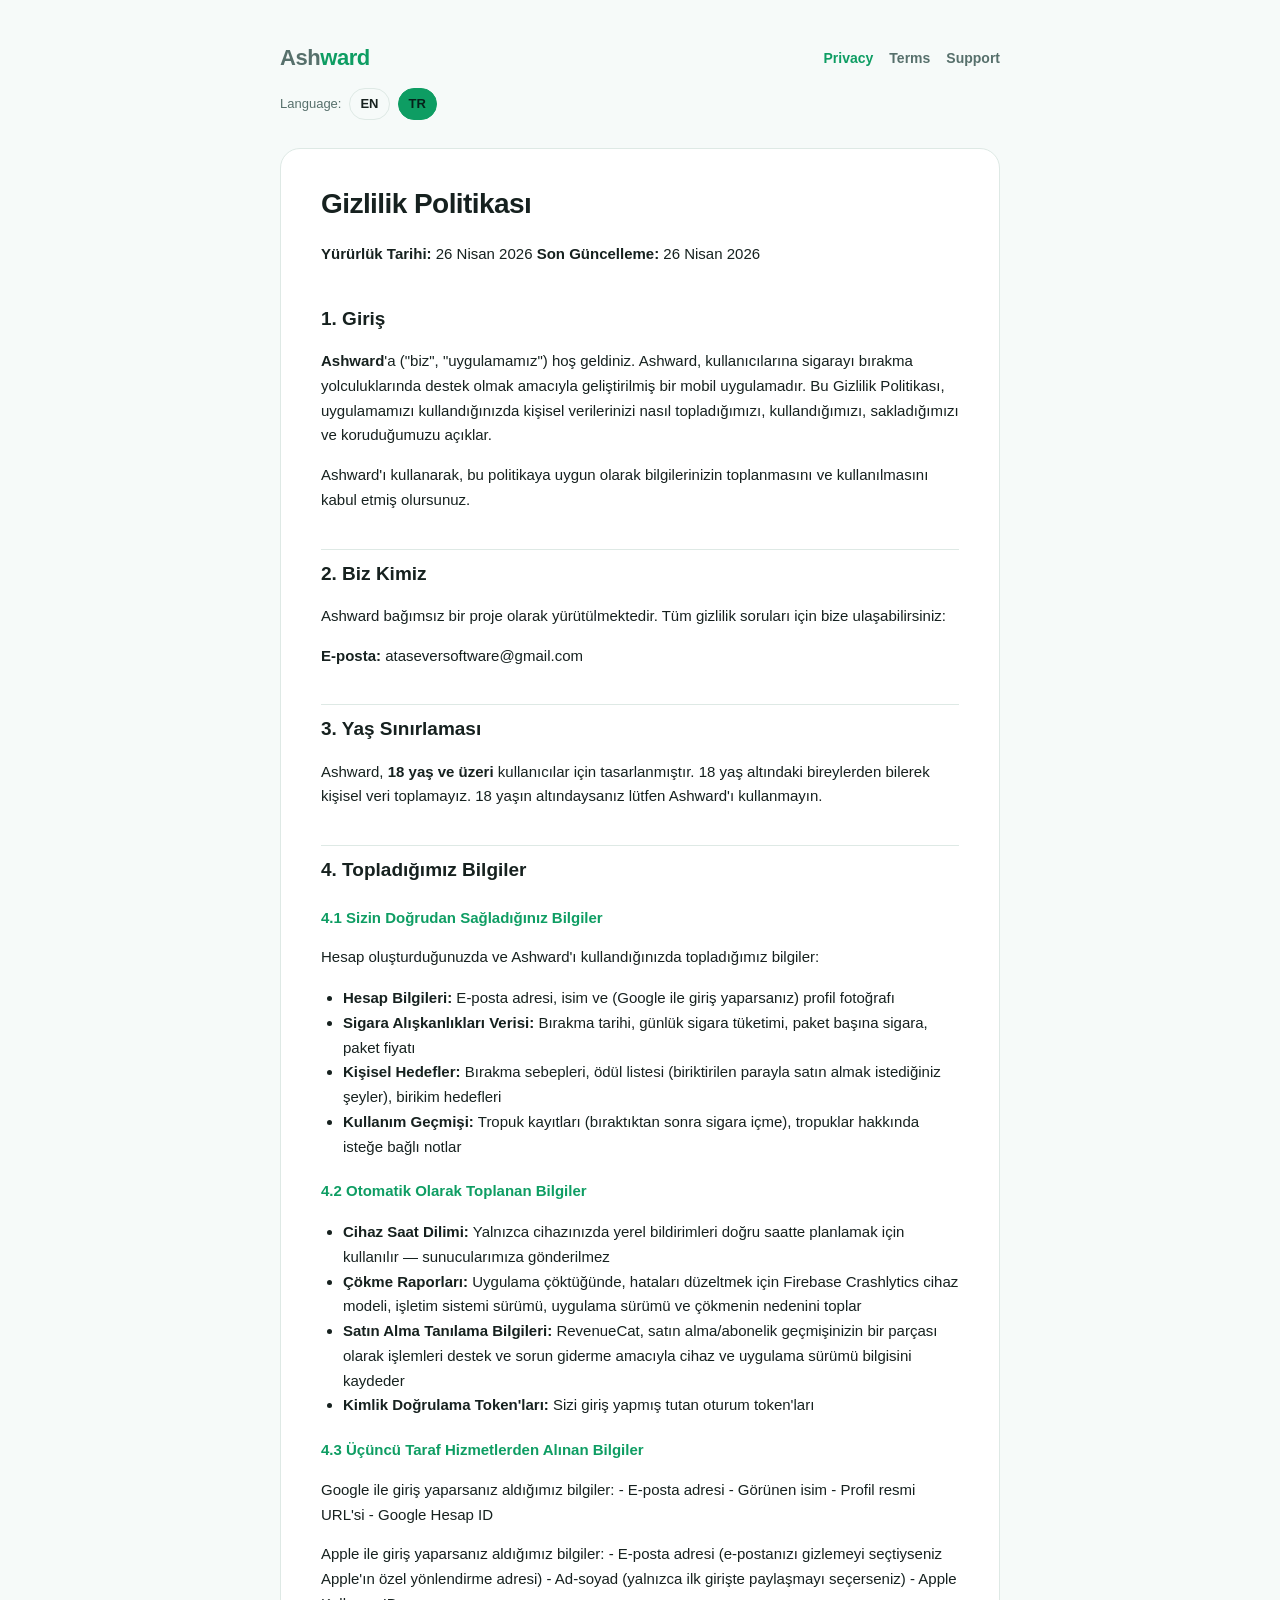
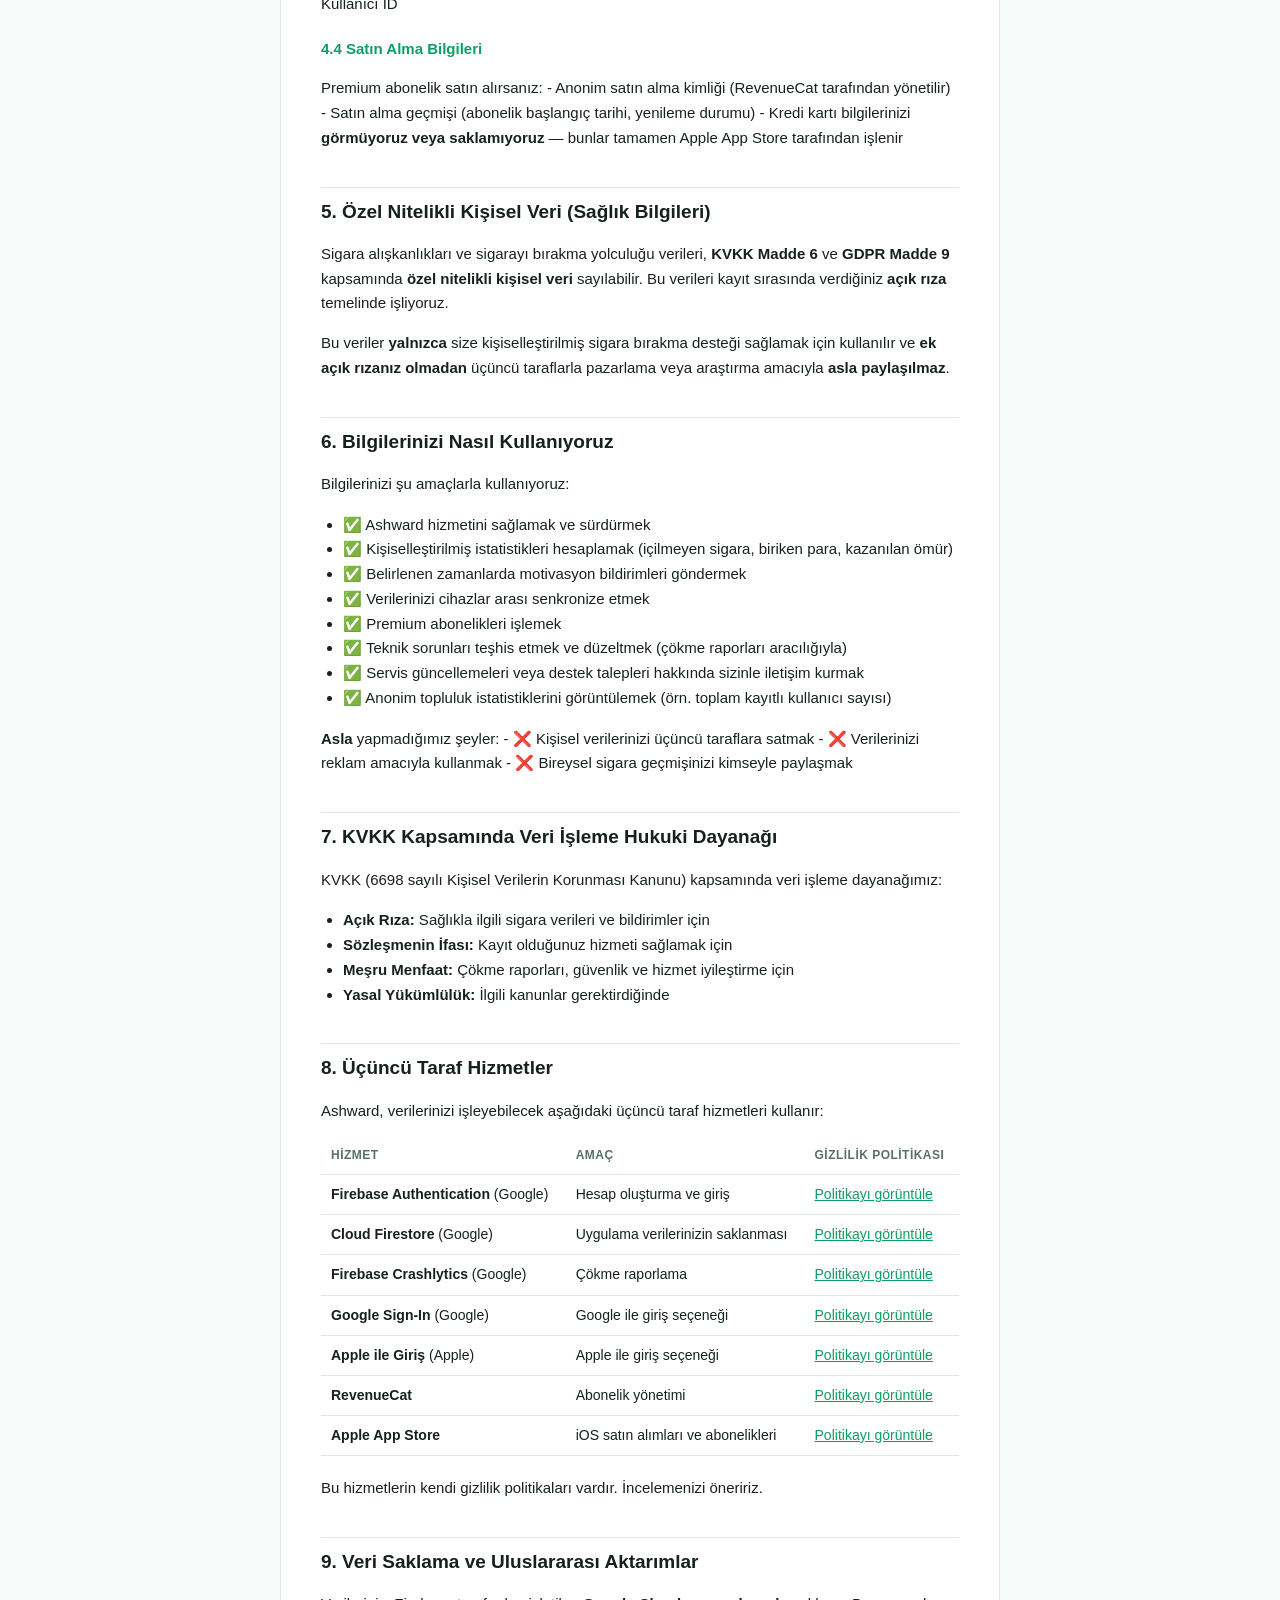
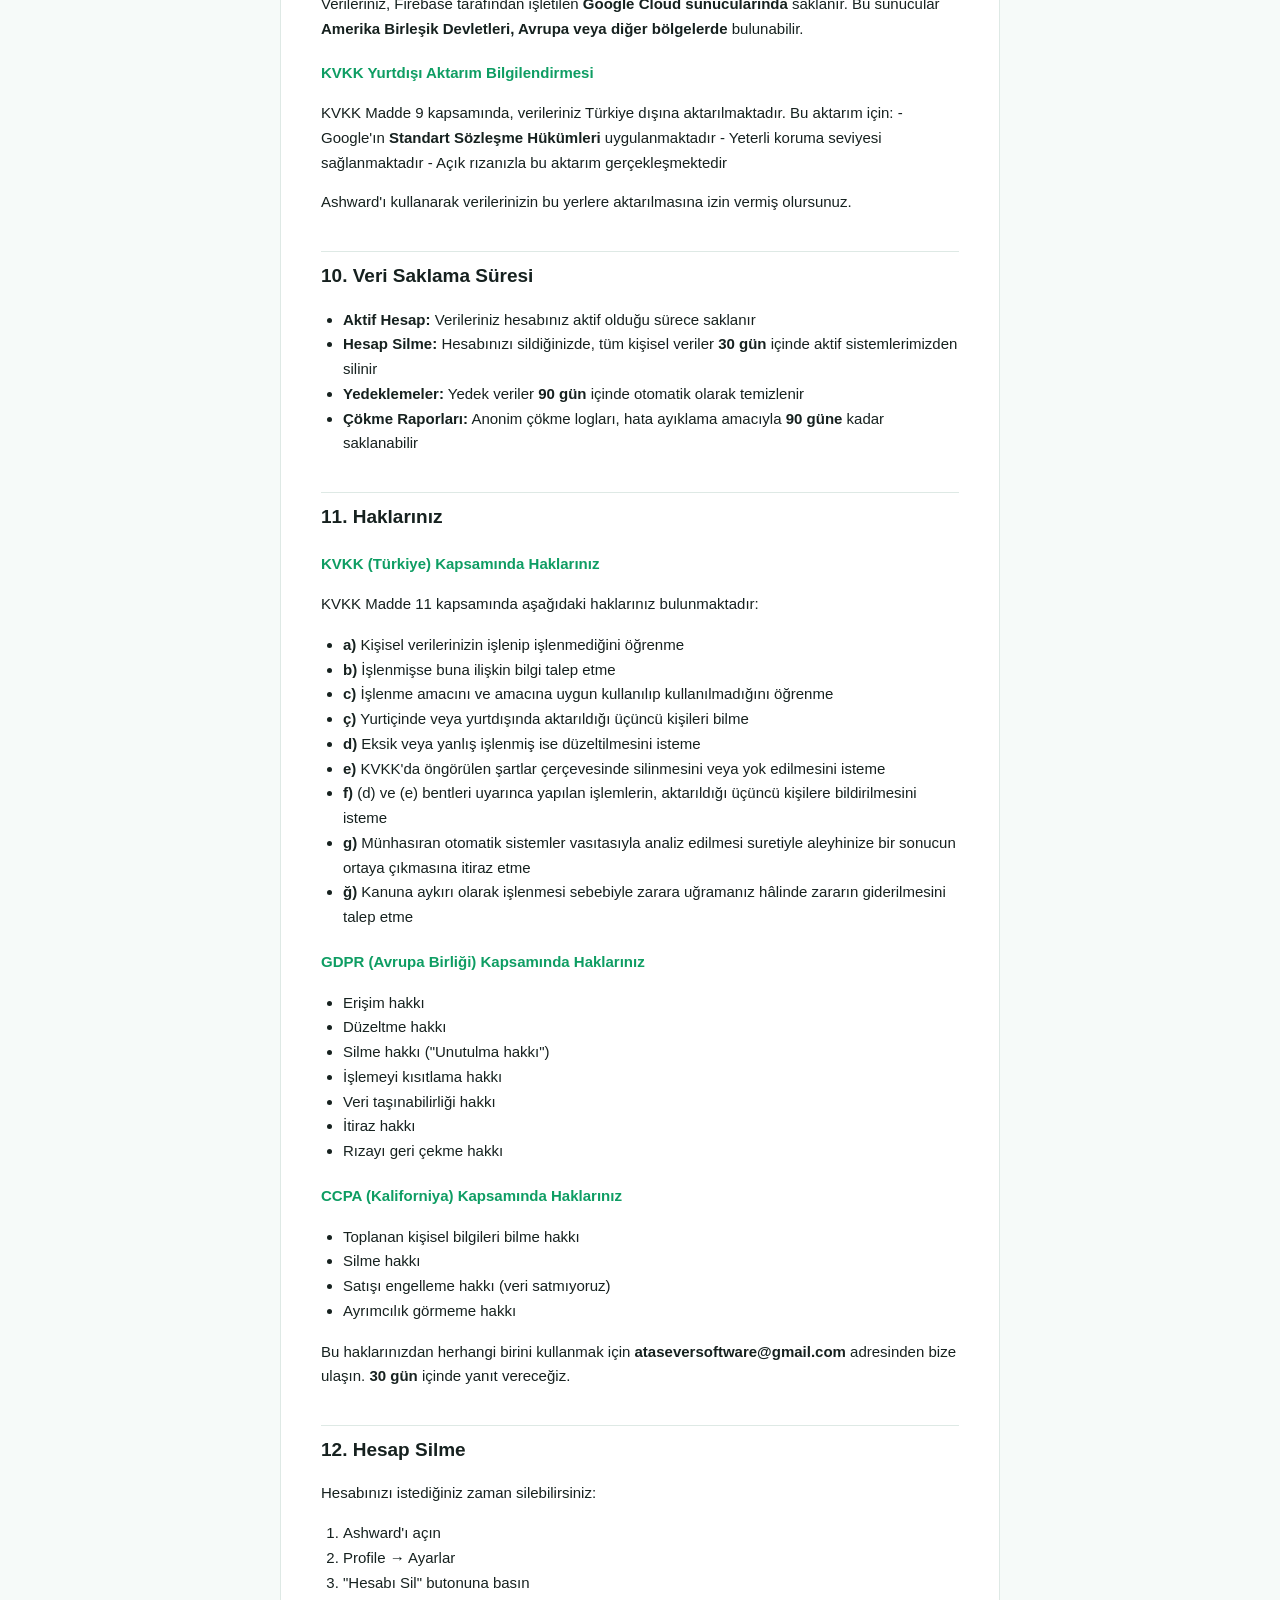
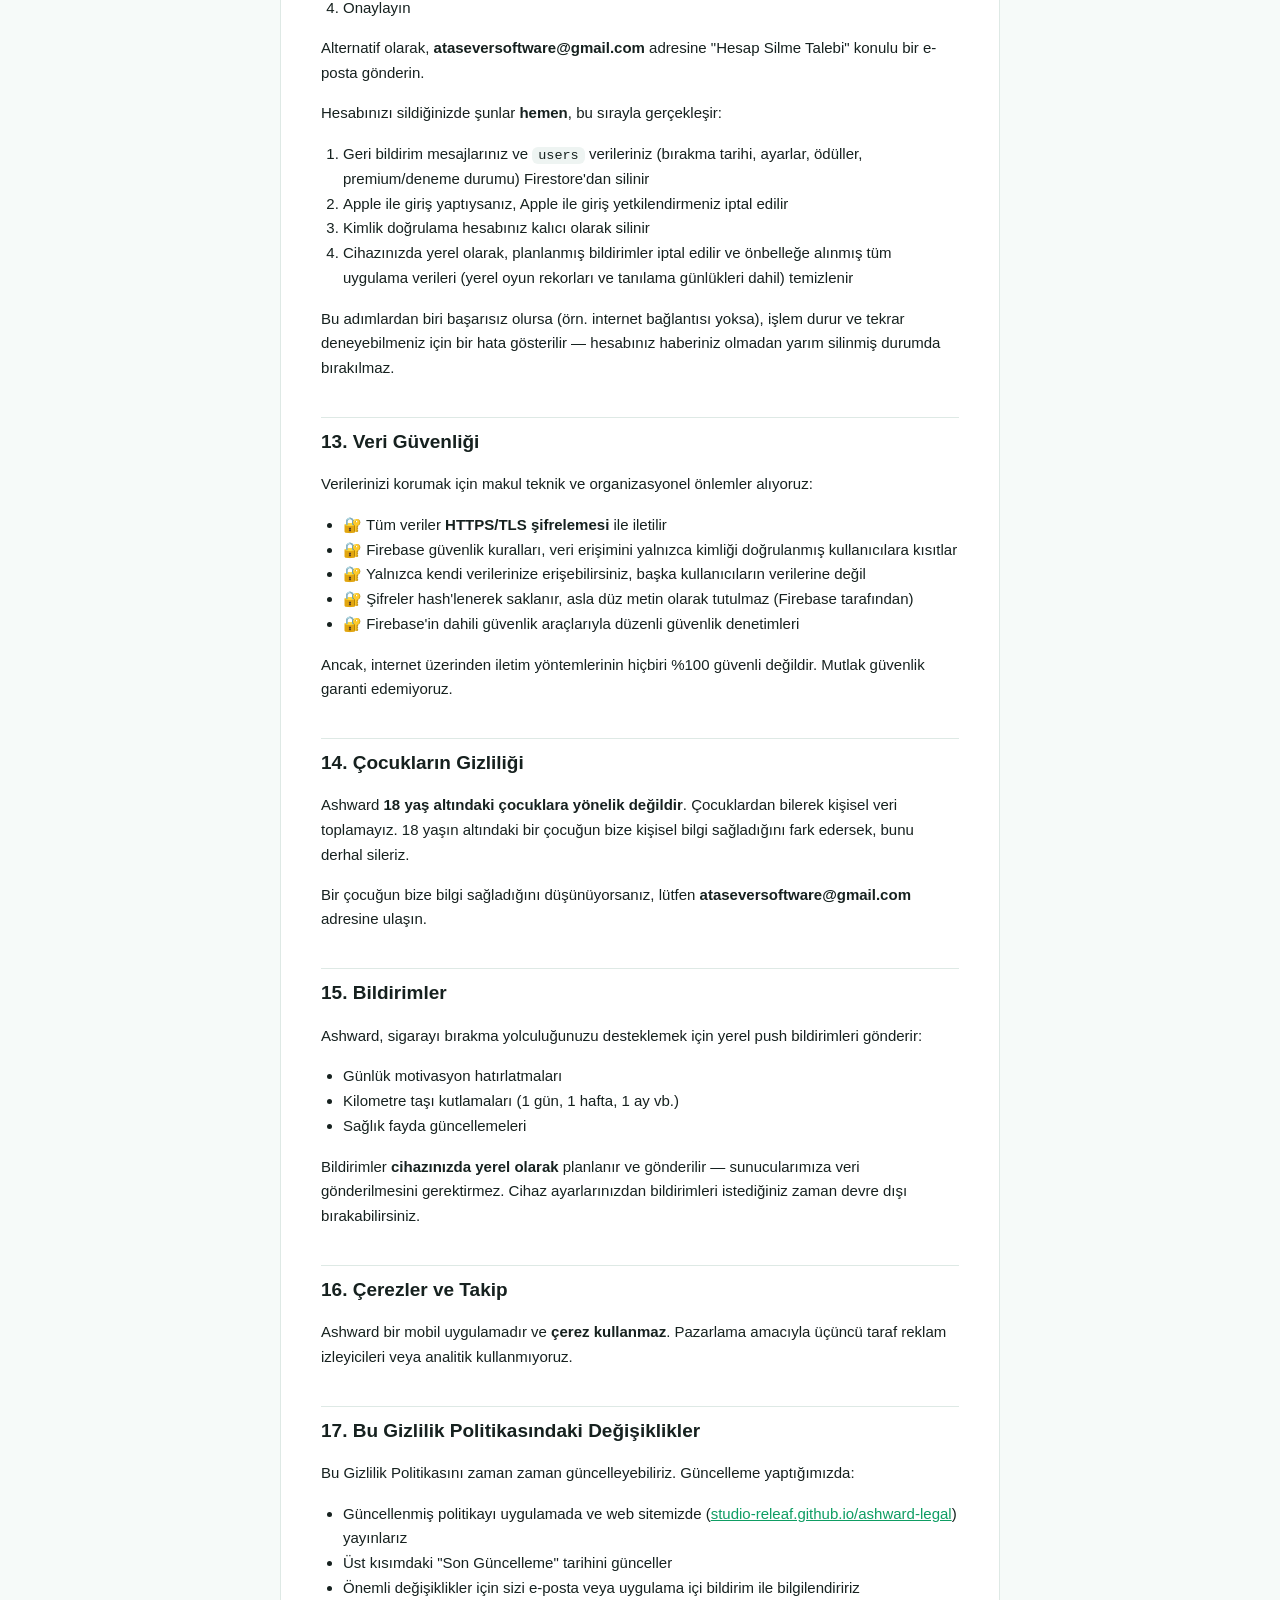
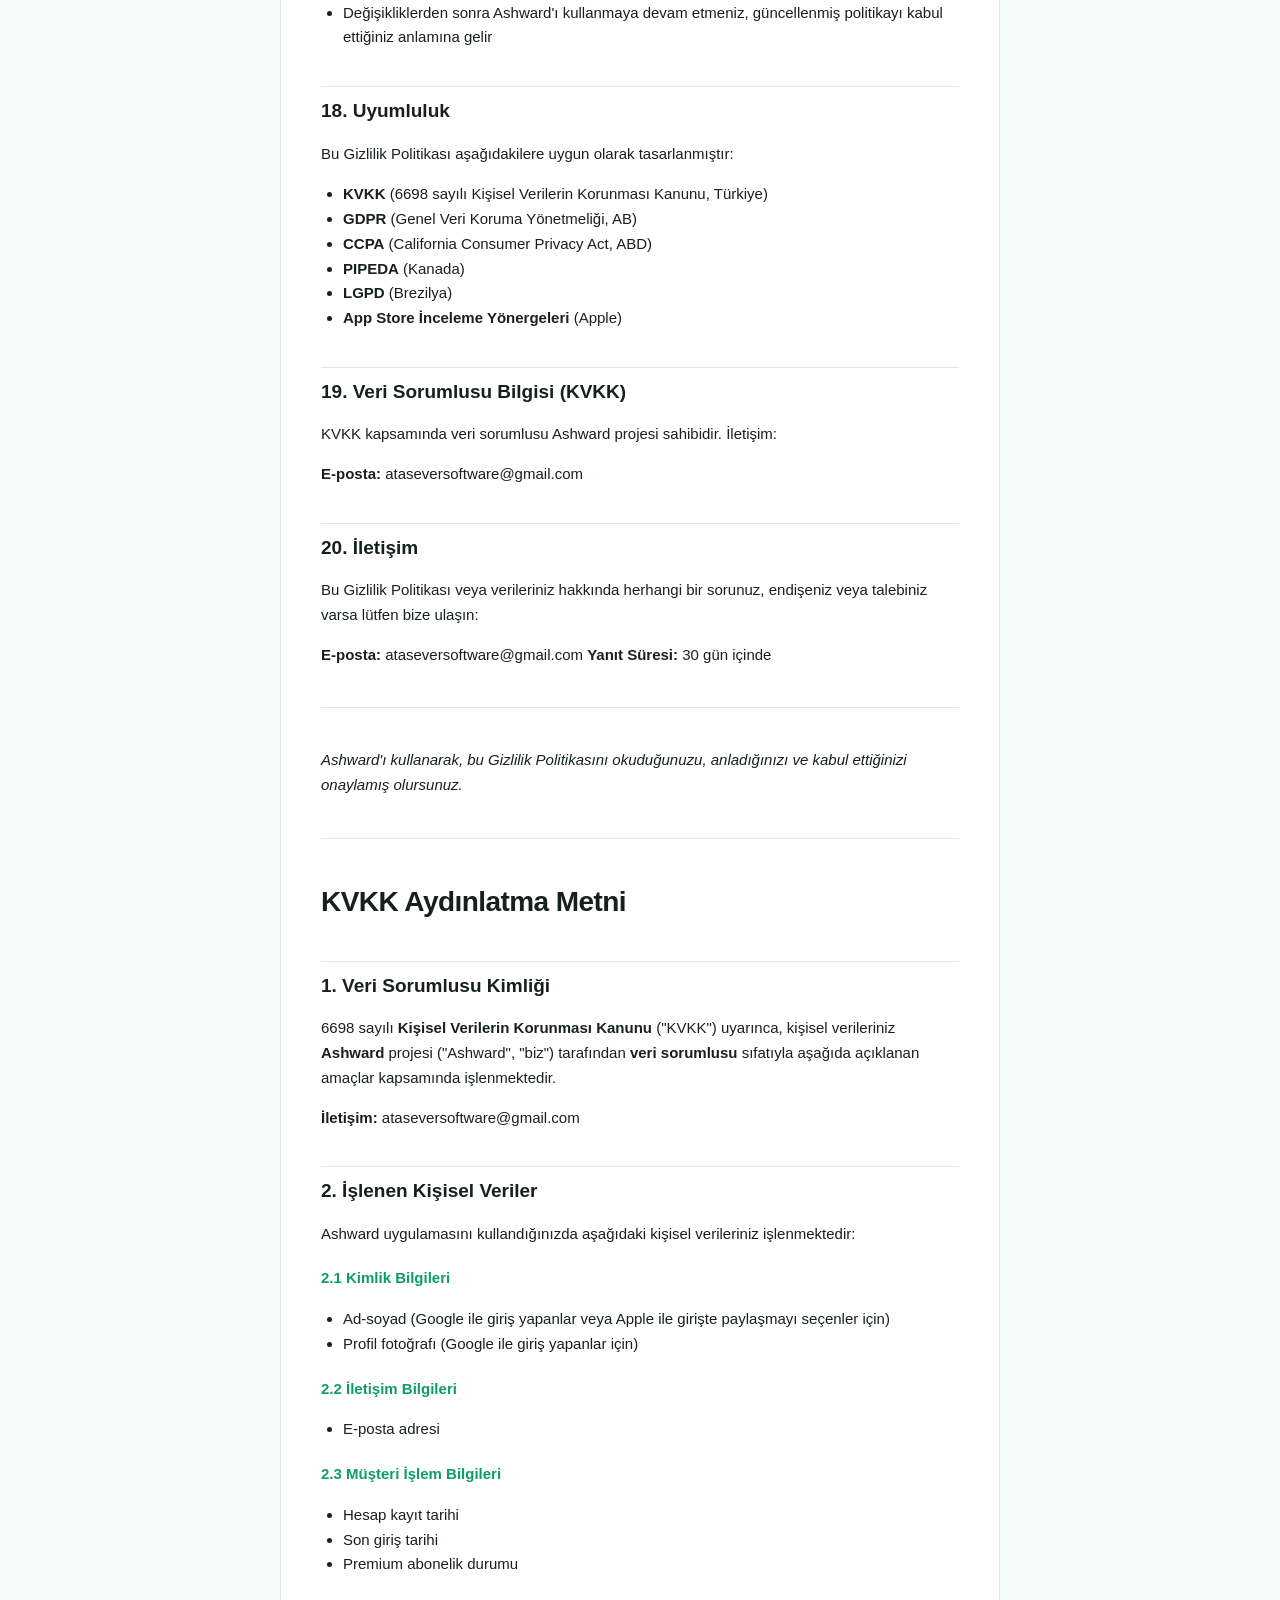
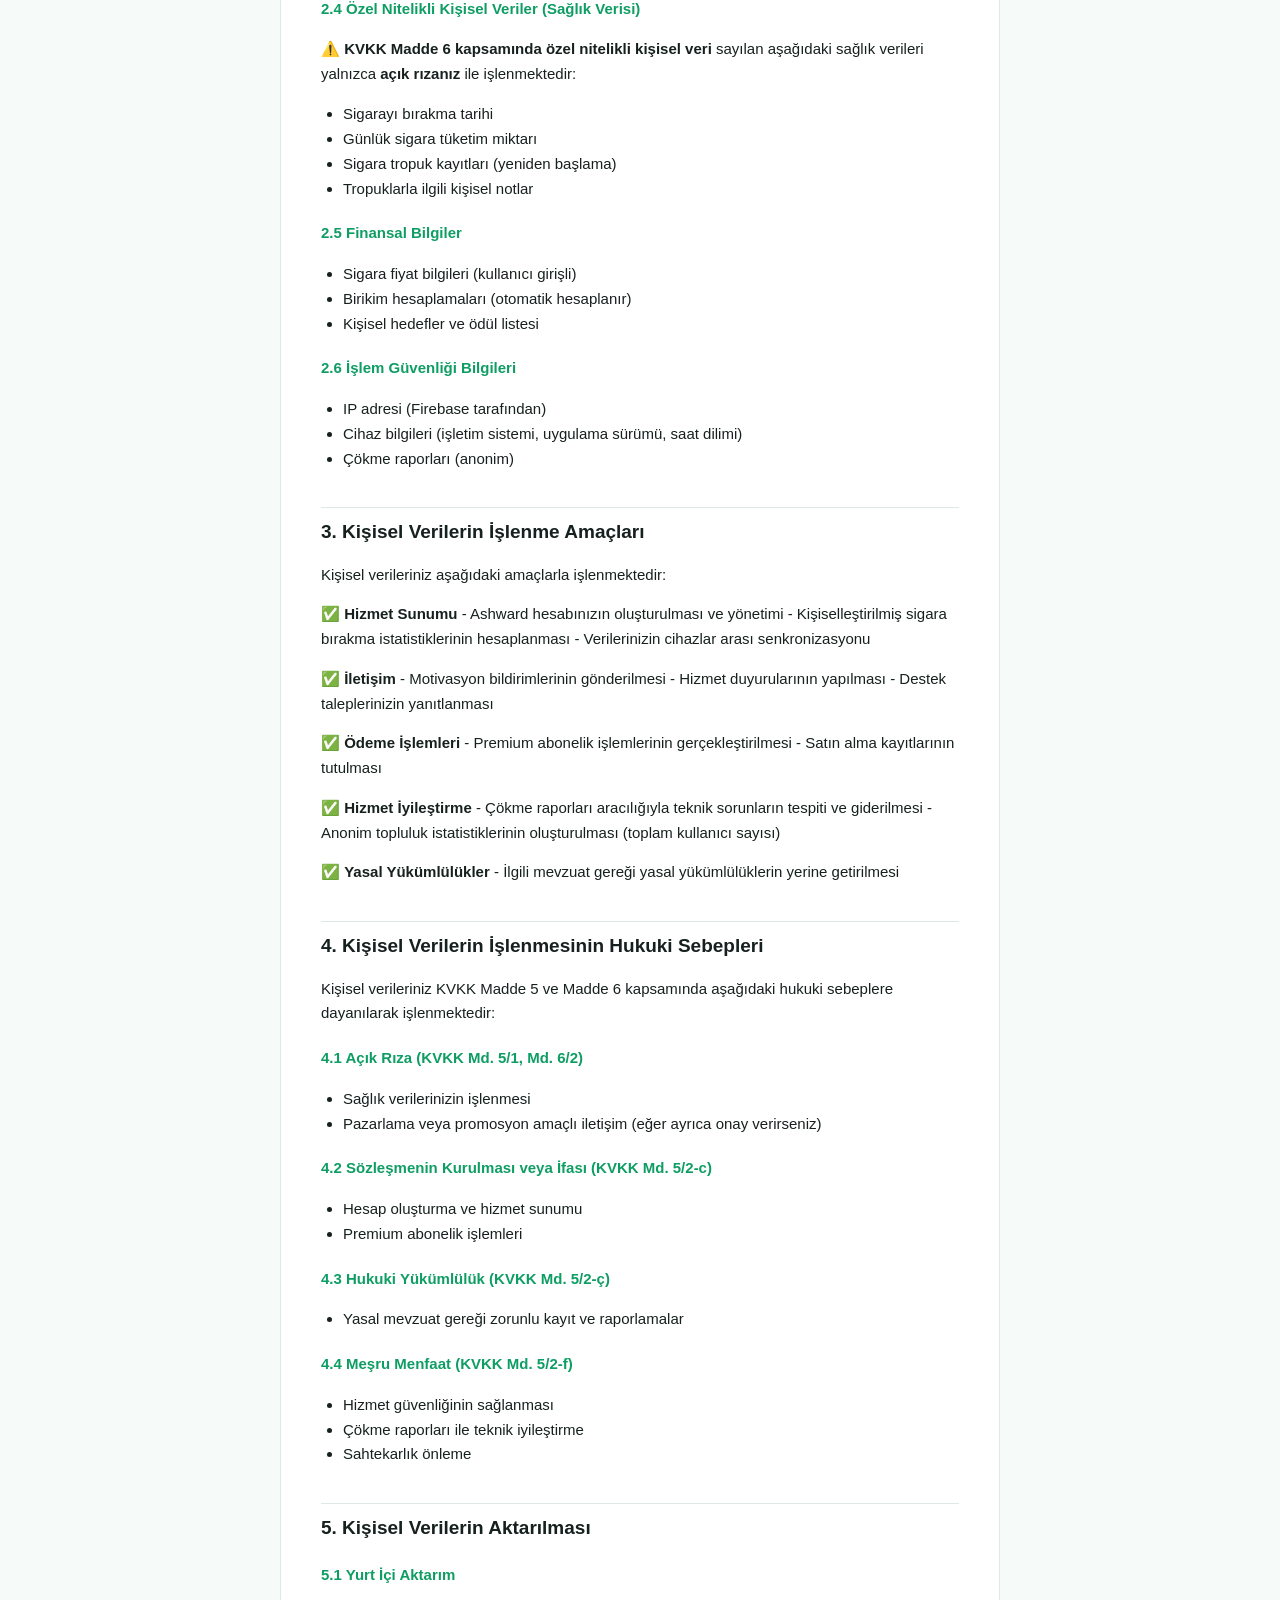
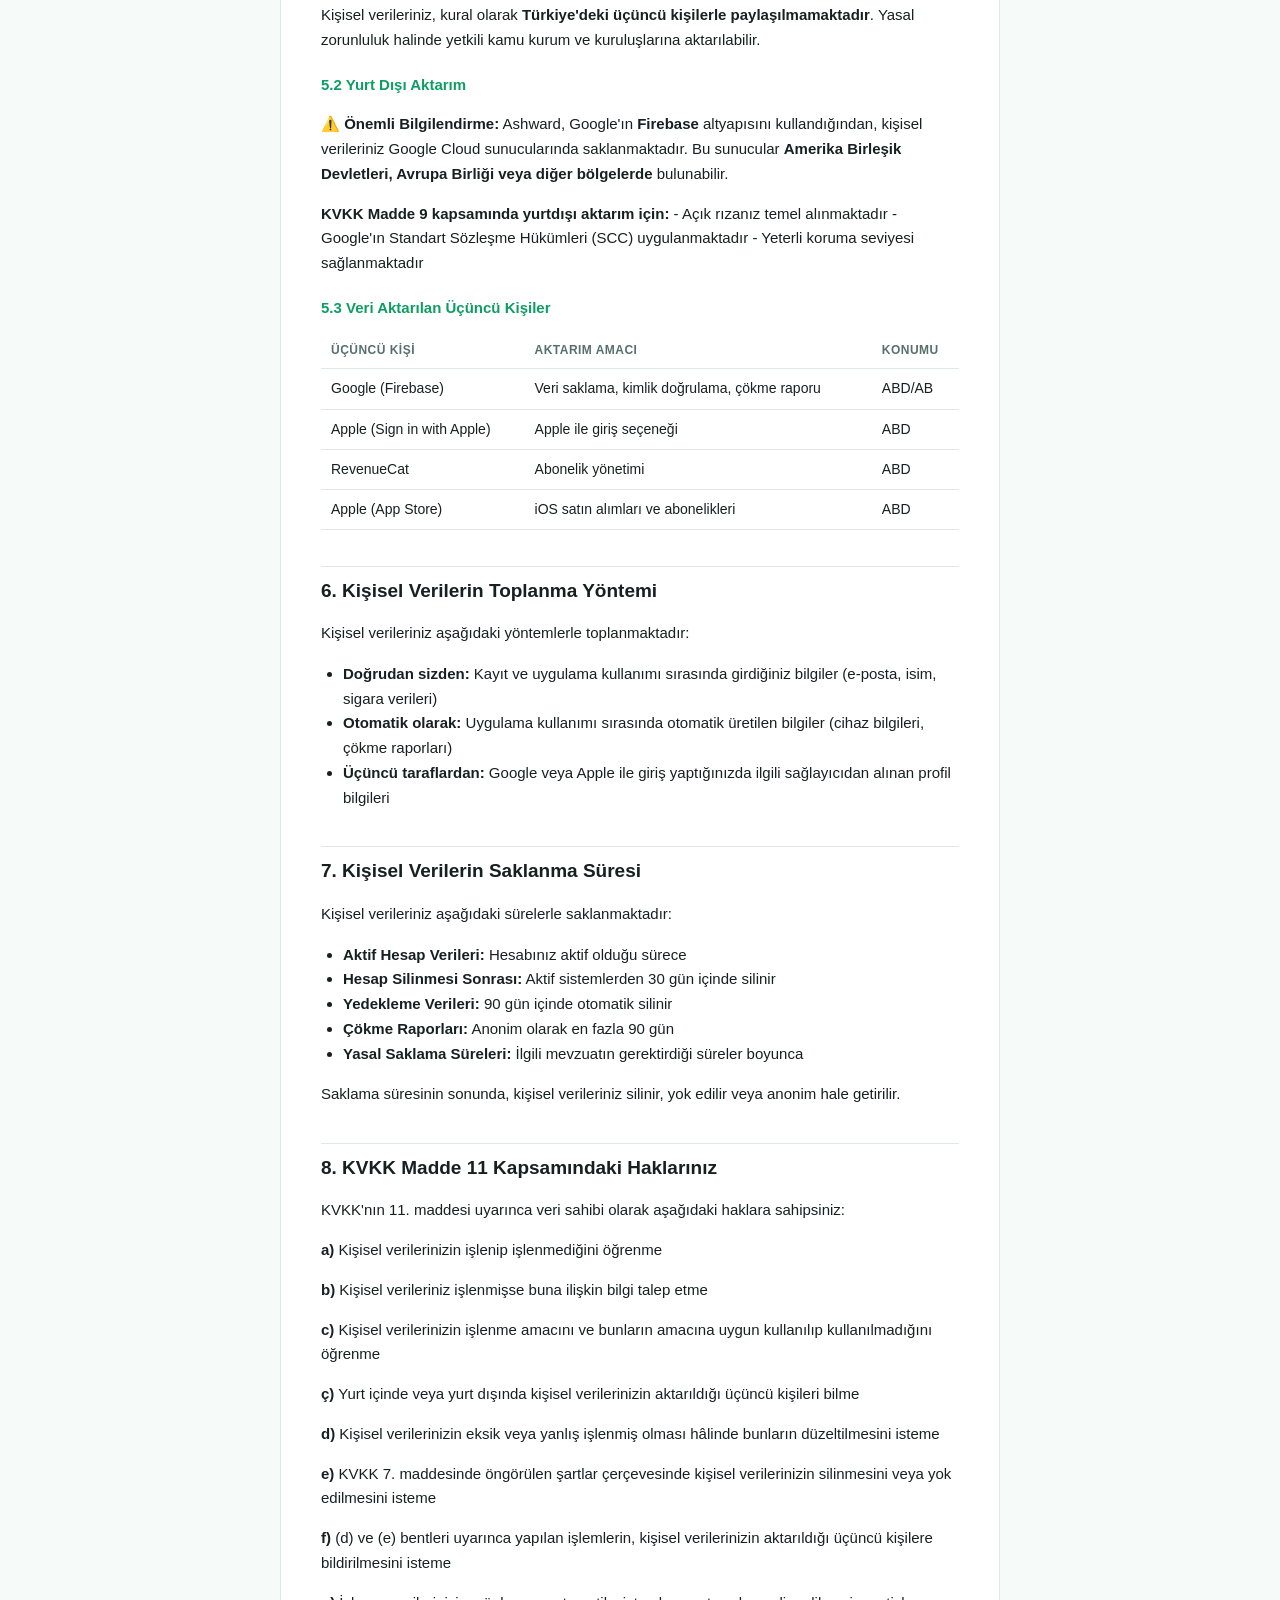
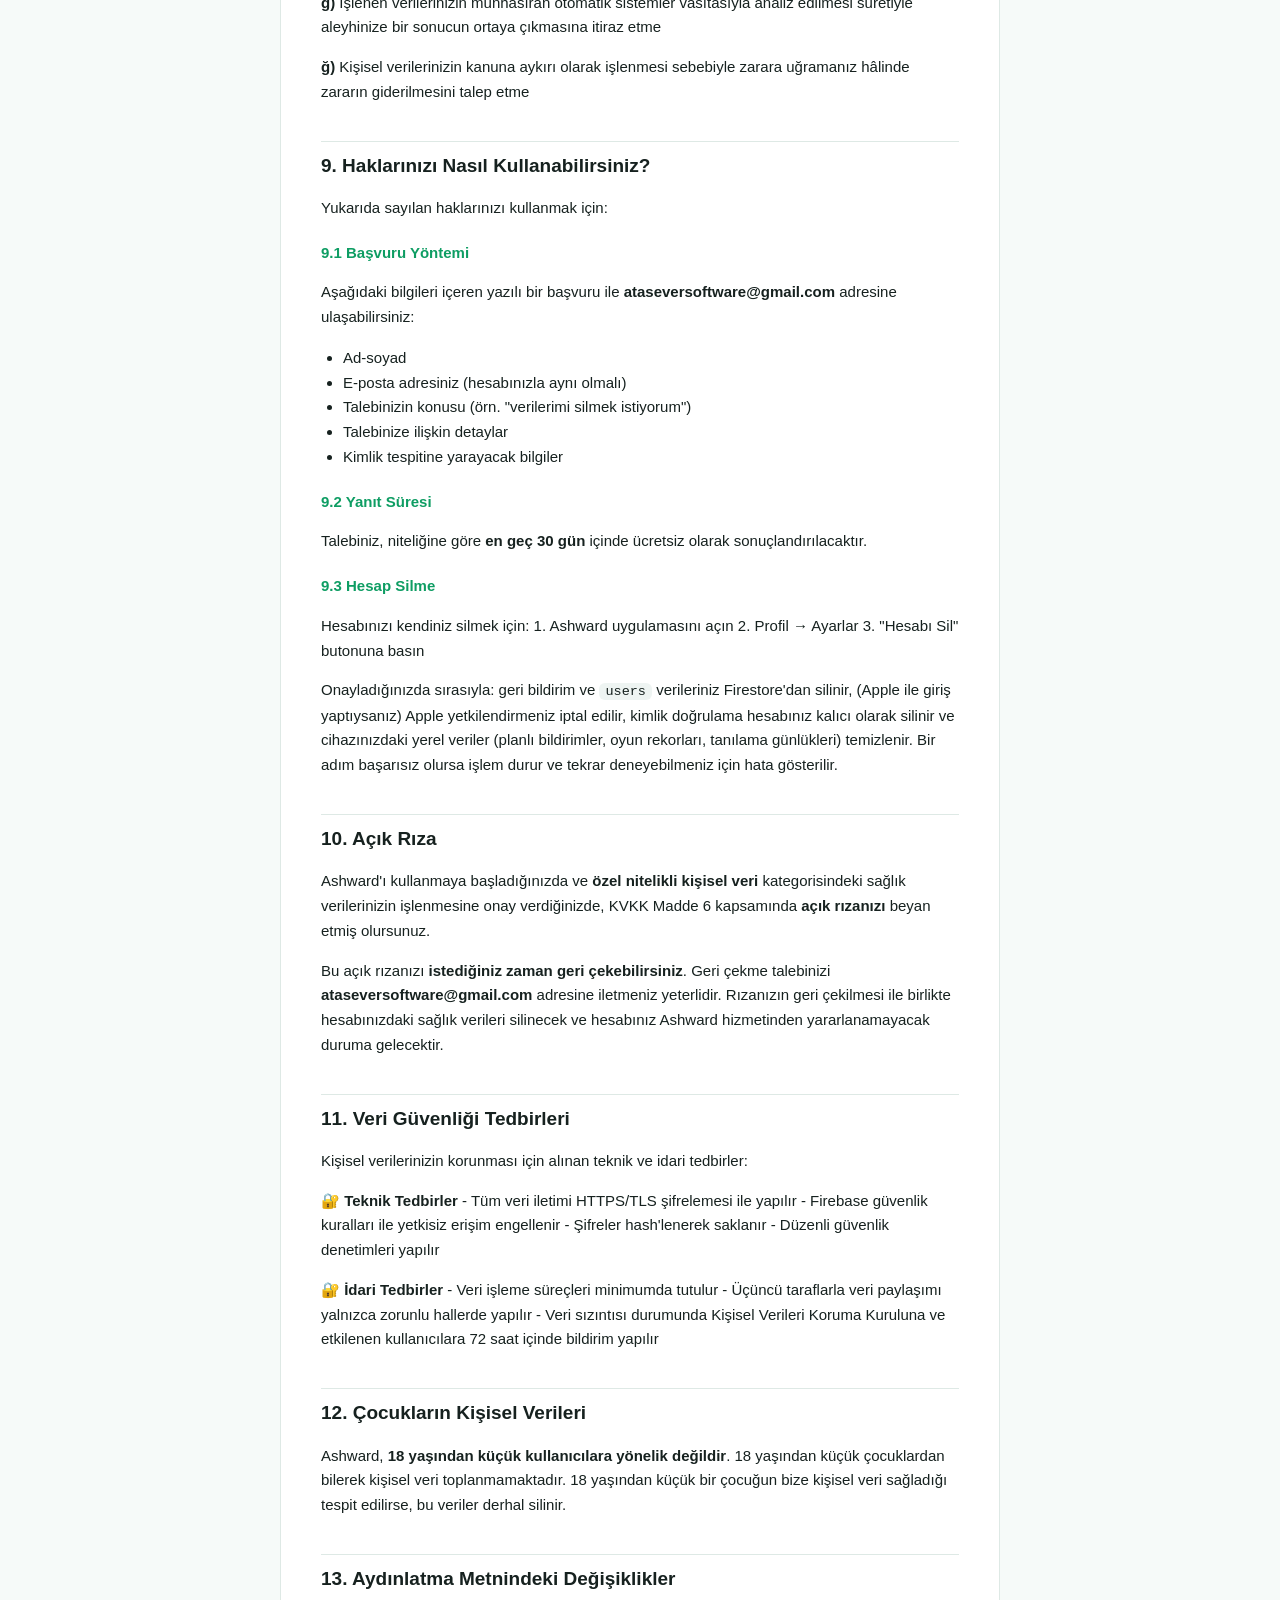
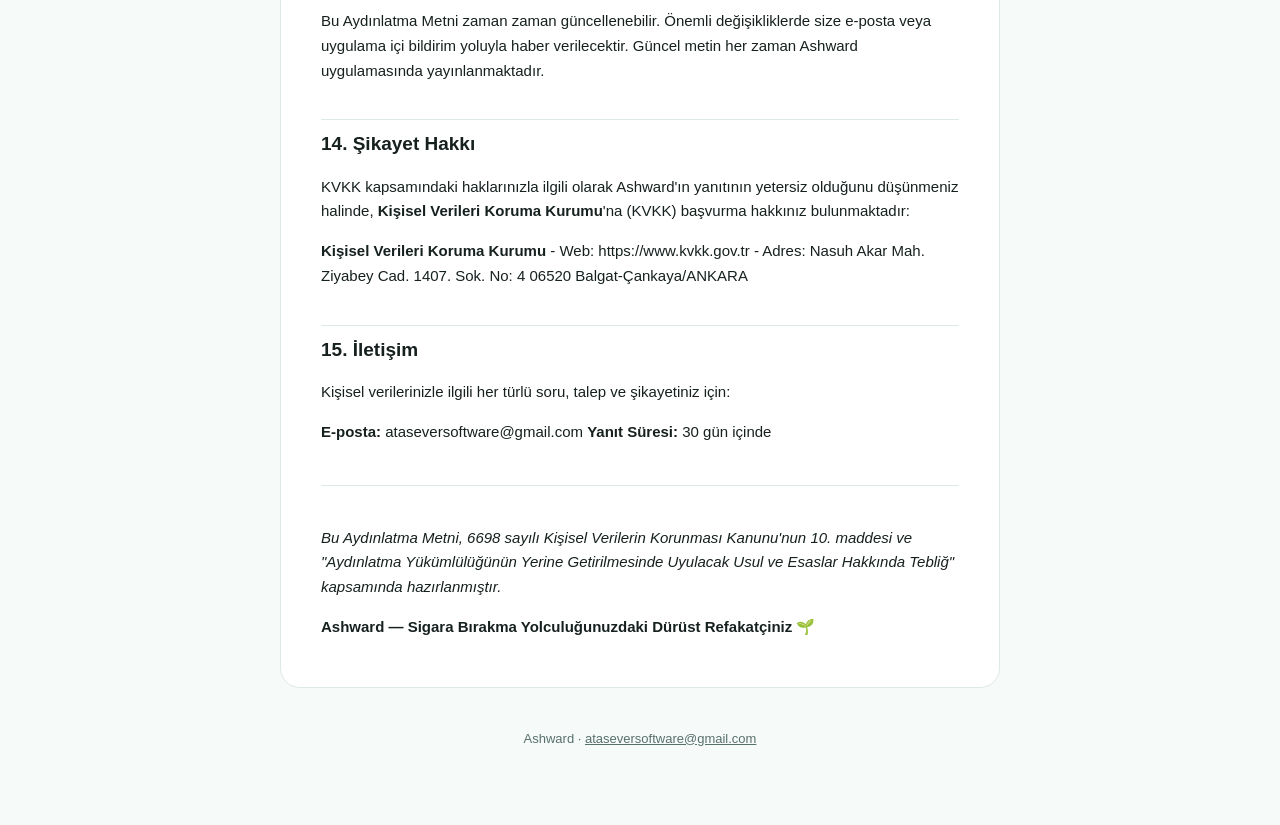
==== commit 520a2bdf: "Gizlilik: cihaz/saat dilimi bilgisi netleştirildi (Ashward kaynak güncellemesiyle senkron) Co-Author" ====
--- a/privacy-tr.html
+++ b/privacy-tr.html
@@ -43,8 +43,9 @@
 </ul>
 <h3>4.2 Otomatik Olarak Toplanan Bilgiler</h3>
 <ul>
-<li><strong>Cihaz Bilgileri:</strong> İşletim sistemi (iOS/Android), cihaz saat dilimi, uygulama sürümü</li>
-<li><strong>Çökme Raporları:</strong> Uygulama çöktüğünde, hataları düzeltmek için cihaz bilgileri, OS sürümü ve çökmenin nedeni toplanır (Firebase Crashlytics aracılığıyla)</li>
+<li><strong>Cihaz Saat Dilimi:</strong> Yalnızca cihazınızda yerel bildirimleri doğru saatte planlamak için kullanılır — sunucularımıza gönderilmez</li>
+<li><strong>Çökme Raporları:</strong> Uygulama çöktüğünde, hataları düzeltmek için Firebase Crashlytics cihaz modeli, işletim sistemi sürümü, uygulama sürümü ve çökmenin nedenini toplar</li>
+<li><strong>Satın Alma Tanılama Bilgileri:</strong> RevenueCat, satın alma/abonelik geçmişinizin bir parçası olarak işlemleri destek ve sorun giderme amacıyla cihaz ve uygulama sürümü bilgisini kaydeder</li>
 <li><strong>Kimlik Doğrulama Token'ları:</strong> Sizi giriş yapmış tutan oturum token'ları</li>
 </ul>
 <h3>4.3 Üçüncü Taraf Hizmetlerden Alınan Bilgiler</h3>
